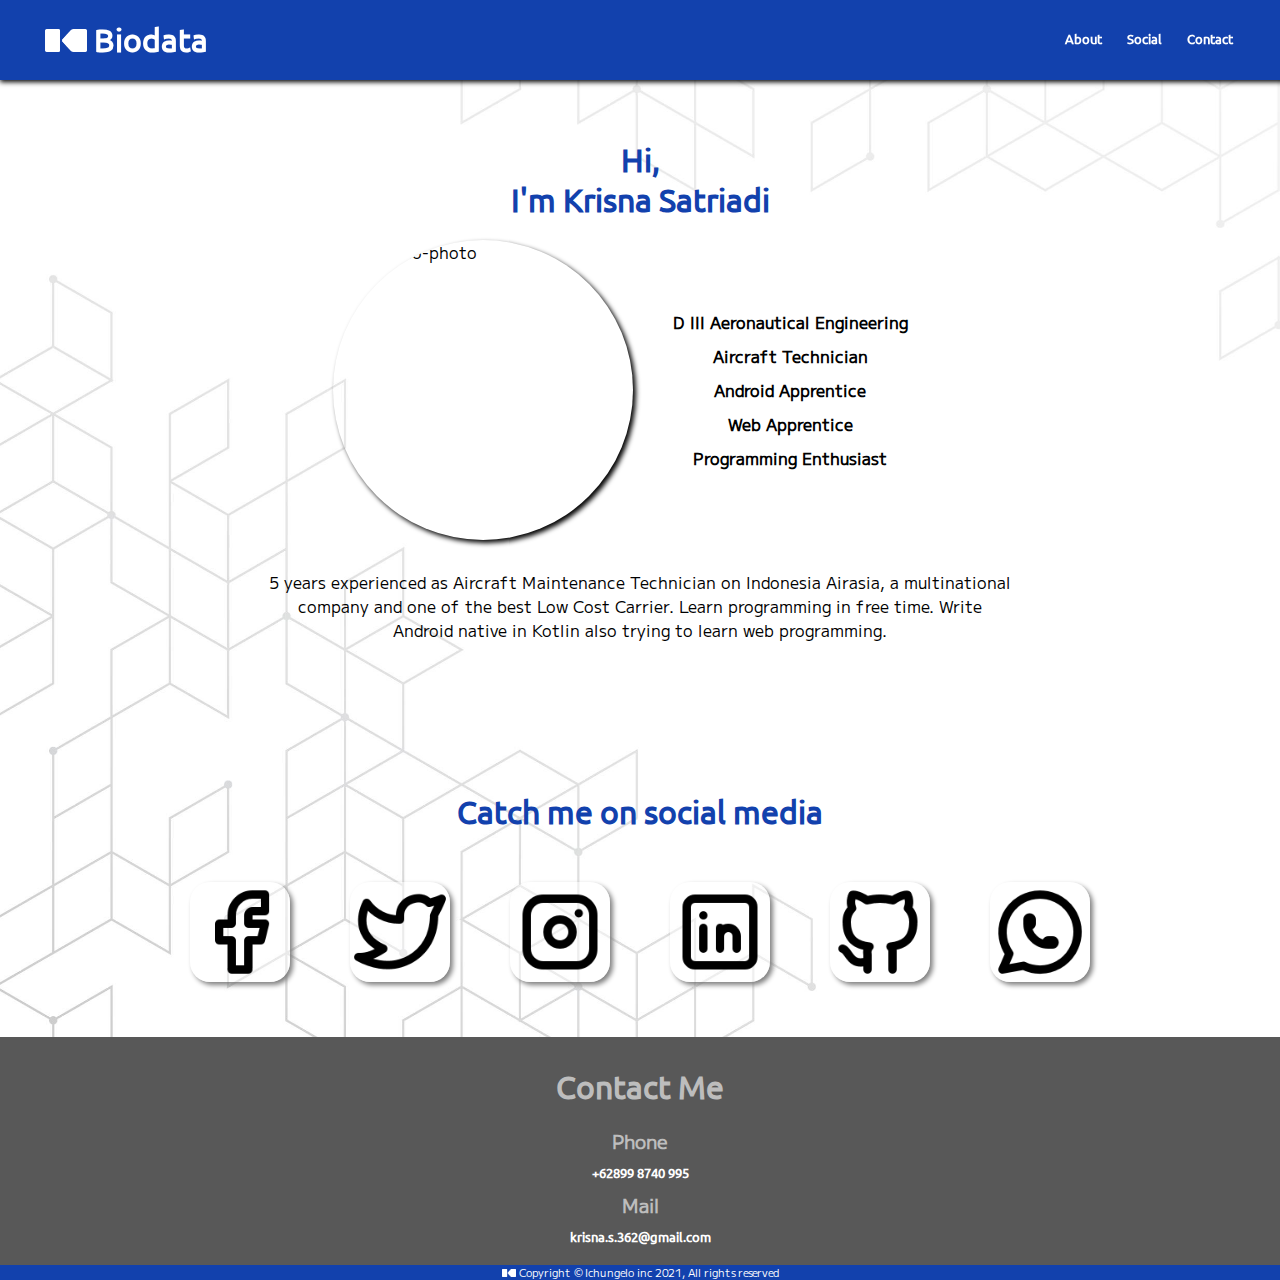
==== index.html @ ef0da76f "init commit" ====
<!DOCTYPE html>
<html lang="en">
<head>
    <meta charset="UTF-8">
    <meta http-equiv="X-UA-Compatible" content="IE=edge">
    <meta name="viewport" content="width=device-width, initial-scale=1.0">
    <link rel="shortcut icon" href="/assets/images/ichun.png" >
    <link rel="stylesheet" href="style.css">
    <title>Biodata</title>
</head>
<body>
    <nav>
        <div class="flex-header-left">
            <h1><img src="/assets/images/ichungo-logo.png" alt="logo" width="42px"> Biodata</h1>
        </div>
        <div class="flex-header-right">
            <a href="#about"><button>About</button></a>
            <a href="#social"><button>Social</button></a>
            <a href="#contact"><button>Contact</button></a>
        </div>
    </nav>
    <main>
        <div id="about">
            <h2 class="about-header">Hi,<br> I'm Krisna Satriadi</h2>
            <div class="about-content">
                <img class="about-photo" src="/assets/images/IMG20190517190320.jpg" alt="portfolio-photo">
                <div class="about-biodata">
                    <p>D III Aeronautical Engineering</p>
                    <p>Aircraft Technician</p>
                    <p>Android Apprentice</p>
                    <p>Web Apprentice</p>
                    <p>Programming Enthusiast</p>
                </div>
            </div>
            <div class="about-description">
                <p>5 years experienced as Aircraft Maintenance Technician on Indonesia Airasia, a multinational company and one of the best Low Cost Carrier. Learn programming in free time. Write Android native in Kotlin also trying to learn web programming.</p>
            </div>
        </div>
        <div id="social">
            <h2 class="about-header">Catch me on social media</h2>
            <div class="about-content">
                <a href="https://web.facebook.com/ichungelo/" target="_blank"><img class="about-social-icon" src="/assets/images/tabler-icon-brand-facebook.png" alt="facebook-icon"></a>
                <a href="https://twitter.com/ichungelo" target="_blank"><img class="about-social-icon" src="/assets/images/tabler-icon-brand-twitter.png" alt="twitter-icon"></a>
                <a href="https://www.instagram.com/ichungelo/" target="_blank"><img class="about-social-icon" src="/assets/images/tabler-icon-brand-instagram.png" alt="instagram-icon"></a>
                <a href="https://www.linkedin.com/in/krisna-satriadi-544aa9111/" target="_blank"><img class="about-social-icon" src="/assets/images/tabler-icon-brand-linkedin.png" alt="linkedin-icon"></a>
                <a href="https://github.com/ichungelo" target="_blank"><img class="about-social-icon" src="/assets/images/tabler-icon-brand-github.png" alt="github-icon"></a>
                <a href="https://api.whatsapp.com/send?phone=628998740995&text=Hi" target="_blank"><img class="about-social-icon" src="/assets/images/tabler-icon-brand-whatsapp.png" alt="wa-icon"></a>
            </div>
        </div>
    </main>
    <footer id="contact">
        <div>
            <h2>Contact Me</h2>
        </div>
        <div class="flex-footer-content">
            <h3>Phone</h3>
            <a href="tel:+628998740995"><button>+62899 8740 995</button></a>
            <h3>Mail</h3>
            <a href="mailto:krisna.s.362@gmail.com"><button>krisna.s.362@gmail.com</button></a>
        </div>
    </footer>
    <div class="footer-end">
        <p><img src="/assets/images/ichungo-logo.png" alt="ichungelo-logo"> Copyright &#169 Ichungelo inc 2021, All rights reserved</p>
    </div>
</body>
</html>
---- style.css ----
* {
    margin: 0;
    font-family: Plus, 'Segoe UI', Tahoma, Geneva, Verdana, sans-serif
}

@font-face {
    font-family: Ubuntu;
    src: url(/assets/fonts/Ubuntu-Regular.ttf);
}

@font-face {
    font-family: Plus;
    src: url(/assets/fonts/MPLUS1-Regular.ttf);
}

h1{
    font-family: Ubuntu, 'Franklin Gothic Medium', 'Arial Narrow', Arial, sans-serif;
    color: rgb(255, 255, 255);
    font-size: xx-large;
}

h2 {
    font-family: Ubuntu, 'Franklin Gothic Medium', 'Arial Narrow', Arial, sans-serif;
    text-align: center;
    margin: 20px;
    font-size: 24pt;
}

button {
    background-color: rgba(0, 0, 0, 0);
    color:rgb(255, 255, 255);
    border: 0;
    font-weight: bolder;
    padding: 10px;
    font-family: Ubuntu,'Franklin Gothic Medium', 'Arial Narrow', Arial, sans-serif
}

button:hover {
    color: black;
    background-color: white;
    border-radius: 10px;

}

nav {
    position: fixed;
    width: 100%;
    display: flex;
    flex-wrap: wrap;
    padding: 20px;
    background-color: rgb(18, 65, 173);
    box-shadow: 0px 2px 5px;
}

.flex-header-right {
    flex: 245px;
    text-align: center;
}

.flex-header-left {
    flex: 70%;
    align-self: center;
    padding-left: 25px;
}

main {
    padding: 20px;
    background-image: url(/assets/images/background.jpg);
    background-size: cover;
}

.about-header {
    color: rgb(18, 65, 173);
}

.about-content {
    display: flex;
    flex-wrap:wrap ;
    flex-direction: row;
    justify-content: center;
}

.about-photo {
    width: 300px;
    height: 300px;
    object-fit: cover;
    object-position: bottom;
    align-self: center;
    border-radius: 50%;
    box-shadow: 3px 3px 5px ;
}

.about-biodata {
    padding: 0 40px ;
    flex-direction: column;
    text-align: center;
    font-weight: bold;
    align-self: center;
}

.about-biodata > p {
    margin: 10px 0;
}

.about-description {
    margin: 30px 20%;
    text-align: center;
}

.about-social-icon {
    width: 100px;
    height: 100px;
    margin: 30px;
    background-color: rgba(255, 255, 255, 0.486);
    border-radius: 20%;
    box-shadow: 3px 3px 5px grey;
}

.about-social-icon:hover {
    background-color: rgba(189, 189, 189, 0.212);
}

footer {
    background-color: rgb(88, 88, 88);
    padding: 10px;
    color: rgb(189, 189, 189);
}

.flex-footer-content {
    display: flex;
    flex-wrap: wrap;
    margin: 20px;
    flex-direction: column;
    text-align: center;
    margin: 0;
}

.flex-footer-content > p {
    margin-bottom: 20px;
}

.footer-end {
    font-size: 8pt;
    color: white;
    margin: 0;
    background-color: rgb(18, 65, 173);
    text-align: center;
}

.footer-end > p > img {
    width: 14px;
}

#about, #social {
    padding-top: 100px;
}
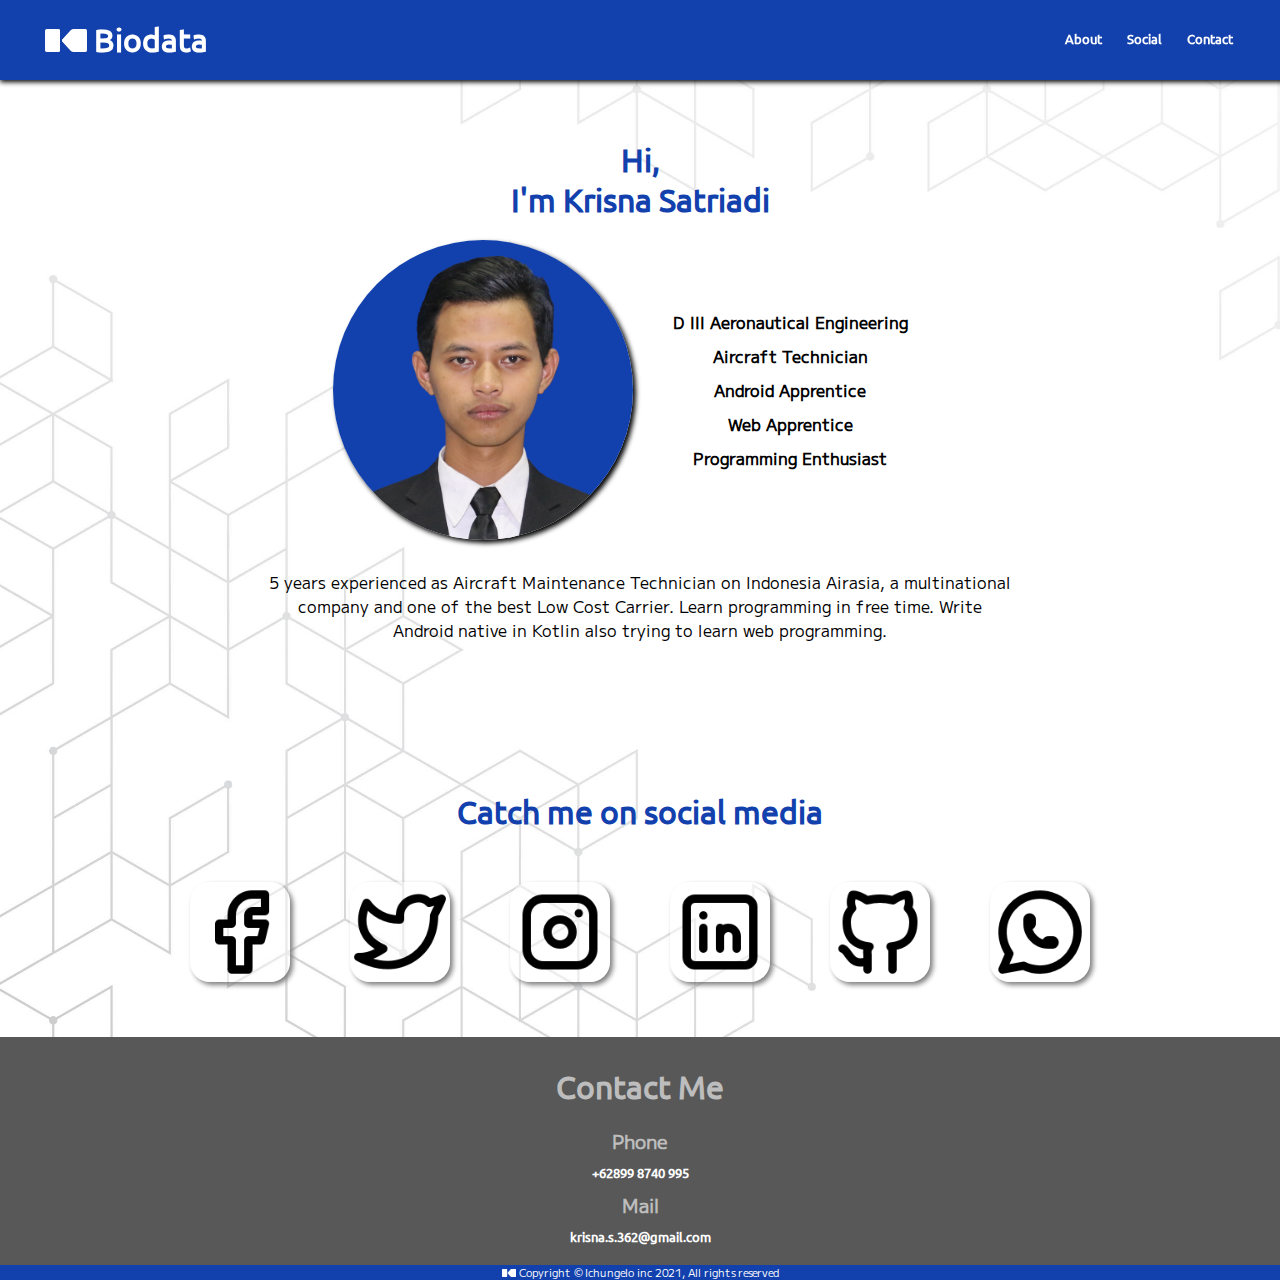
==== commit 7f468817: "change photo" ====
--- a/index.html
+++ b/index.html
@@ -23,7 +23,7 @@
         <div id="about">
             <h2 class="about-header">Hi,<br> I'm Krisna Satriadi</h2>
             <div class="about-content">
-                <img class="about-photo" src="/assets/images/IMG20190517190320.jpg" alt="portfolio-photo">
+                <img class="about-photo" src="/assets/images/782349.jpg" alt="portfolio-photo">
                 <div class="about-biodata">
                     <p>D III Aeronautical Engineering</p>
                     <p>Aircraft Technician</p>
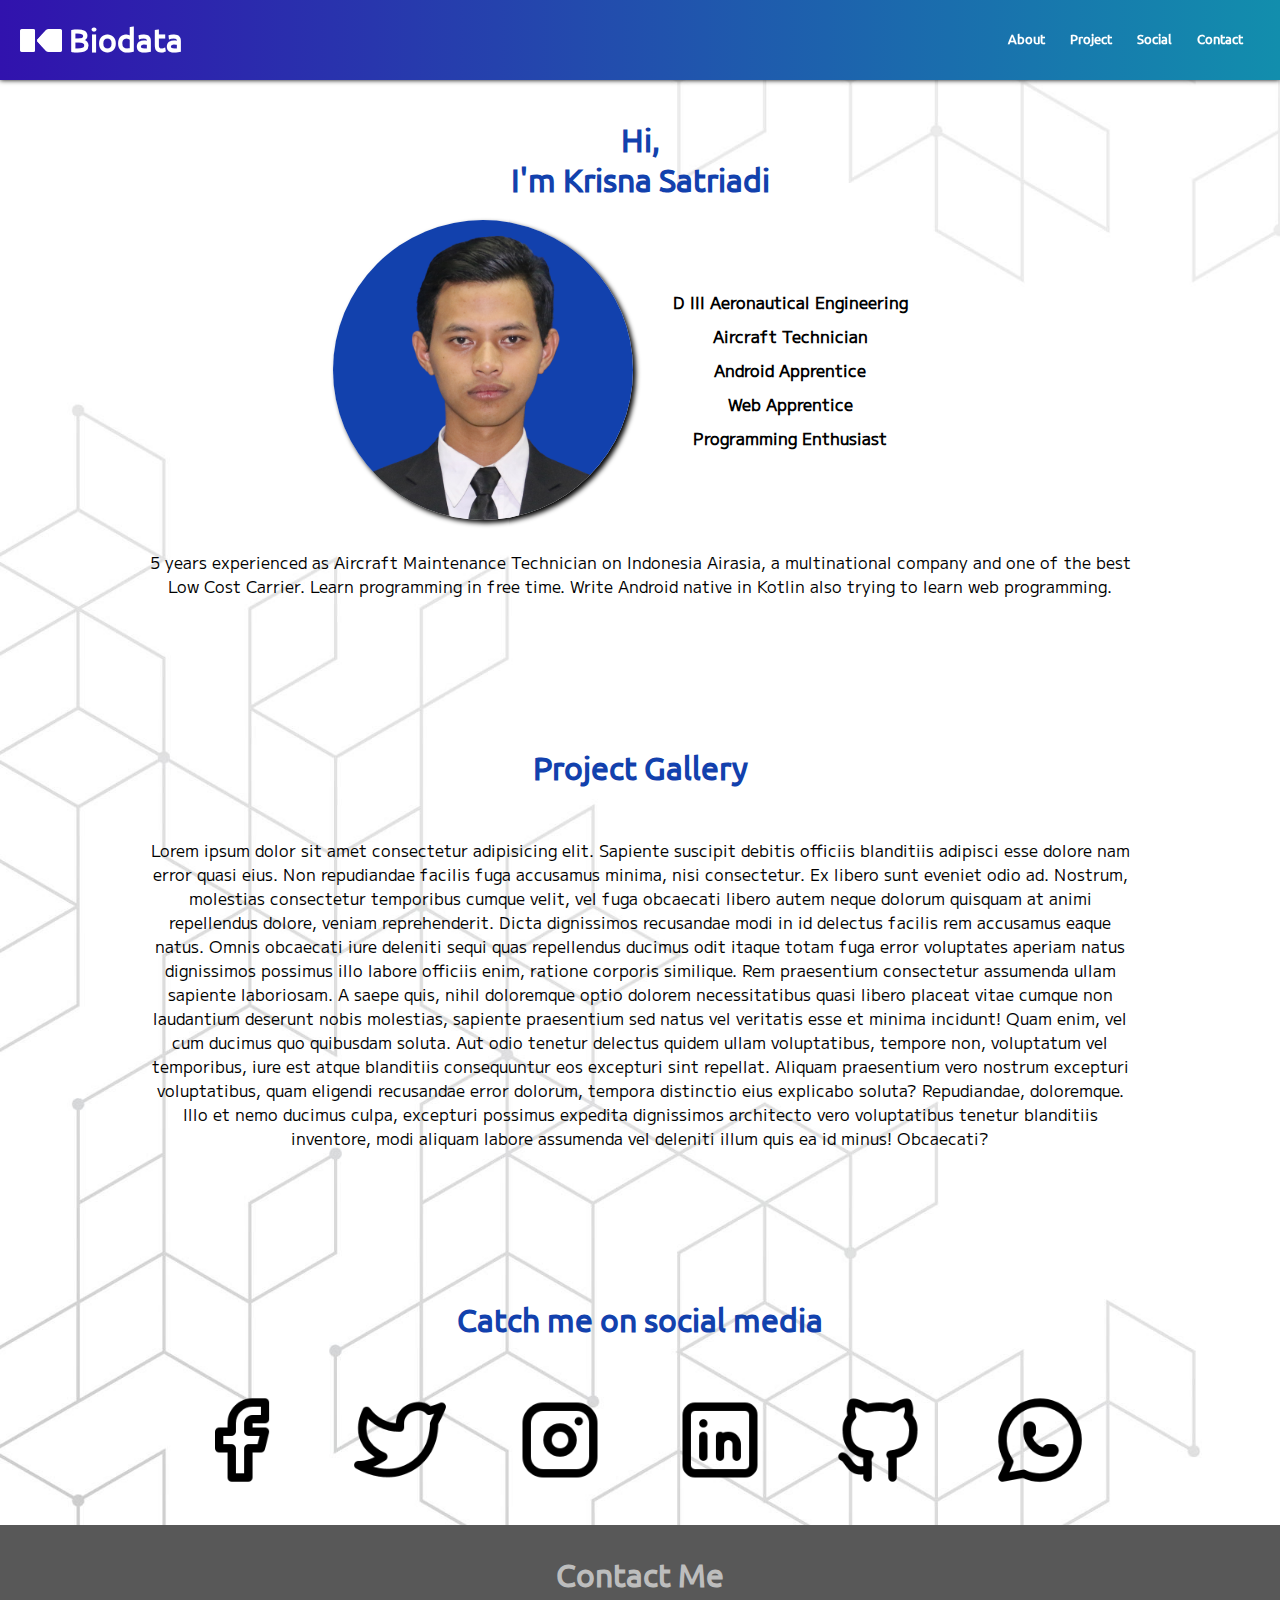
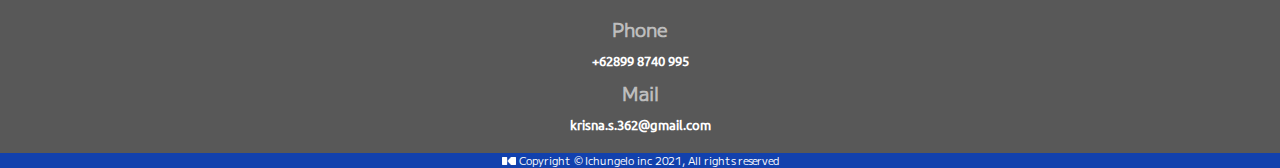
==== commit e621a964: "add animation hover button" ====
--- a/index.html
+++ b/index.html
@@ -15,6 +15,7 @@
         </div>
         <div class="flex-header-right">
             <a href="#about"><button>About</button></a>
+            <a href="#project"><button>Project</button></a>
             <a href="#social"><button>Social</button></a>
             <a href="#contact"><button>Contact</button></a>
         </div>
@@ -34,6 +35,13 @@
             </div>
             <div class="about-description">
                 <p>5 years experienced as Aircraft Maintenance Technician on Indonesia Airasia, a multinational company and one of the best Low Cost Carrier. Learn programming in free time. Write Android native in Kotlin also trying to learn web programming.</p>
+            </div>
+        </div>
+        <div id="project">
+            <h2 class="about-header">Project Gallery</h2>
+            <div class="about-content">
+                <img src="" alt="">
+                <p class="about-description">Lorem ipsum dolor sit amet consectetur adipisicing elit. Sapiente suscipit debitis officiis blanditiis adipisci esse dolore nam error quasi eius. Non repudiandae facilis fuga accusamus minima, nisi consectetur. Ex libero sunt eveniet odio ad. Nostrum, molestias consectetur temporibus cumque velit, vel fuga obcaecati libero autem neque dolorum quisquam at animi repellendus dolore, veniam reprehenderit. Dicta dignissimos recusandae modi in id delectus facilis rem accusamus eaque natus. Omnis obcaecati iure deleniti sequi quas repellendus ducimus odit itaque totam fuga error voluptates aperiam natus dignissimos possimus illo labore officiis enim, ratione corporis similique. Rem praesentium consectetur assumenda ullam sapiente laboriosam. A saepe quis, nihil doloremque optio dolorem necessitatibus quasi libero placeat vitae cumque non laudantium deserunt nobis molestias, sapiente praesentium sed natus vel veritatis esse et minima incidunt! Quam enim, vel cum ducimus quo quibusdam soluta. Aut odio tenetur delectus quidem ullam voluptatibus, tempore non, voluptatum vel temporibus, iure est atque blanditiis consequuntur eos excepturi sint repellat. Aliquam praesentium vero nostrum excepturi voluptatibus, quam eligendi recusandae error dolorum, tempora distinctio eius explicabo soluta? Repudiandae, doloremque. Illo et nemo ducimus culpa, excepturi possimus expedita dignissimos architecto vero voluptatibus tenetur blanditiis inventore, modi aliquam labore assumenda vel deleniti illum quis ea id minus! Obcaecati?</p>
             </div>
         </div>
         <div id="social">
--- a/style.css
+++ b/style.css
@@ -1,6 +1,7 @@
 * {
     margin: 0;
-    font-family: Plus, 'Segoe UI', Tahoma, Geneva, Verdana, sans-serif
+    font-family: Plus, 'Segoe UI', Tahoma, Geneva, Verdana, sans-serif;
+    scroll-behavior: smooth;
 }
 
 @font-face {
@@ -36,10 +37,22 @@
 }
 
 button:hover {
-    color: black;
-    background-color: white;
-    border-radius: 10px;
+    animation-name: background-transition;
+    animation-duration: 500ms;
+    animation-fill-mode: forwards;
+    animation-timing-function: linear;
+}
 
+@keyframes background-transition {
+    0% {
+        color: #1241ad;
+        border-radius: 20px;
+    }
+    100% {
+        color: #1241ad;
+        background-color: white;
+        border-radius: 10px;
+    }
 }
 
 nav {
@@ -47,24 +60,24 @@
     width: 100%;
     display: flex;
     flex-wrap: wrap;
-    padding: 20px;
-    background-color: rgb(18, 65, 173);
-    box-shadow: 0px 2px 5px;
+    padding: 20px 0;
+    background: linear-gradient(-90deg, #128ead, #3112ad);
+    box-shadow: 0 0 5px;
 }
 
 .flex-header-right {
-    flex: 245px;
+    flex: auto;
     text-align: center;
 }
 
 .flex-header-left {
+    padding-left: 20px;
     flex: 70%;
     align-self: center;
-    padding-left: 25px;
 }
 
 main {
-    padding: 20px;
+    padding: 0 20px;
     background-image: url(/assets/images/background.jpg);
     background-size: cover;
 }
@@ -103,7 +116,7 @@
 }
 
 .about-description {
-    margin: 30px 20%;
+    margin: 30px 10%;
     text-align: center;
 }
 
@@ -111,13 +124,24 @@
     width: 100px;
     height: 100px;
     margin: 30px;
-    background-color: rgba(255, 255, 255, 0.486);
-    border-radius: 20%;
-    box-shadow: 3px 3px 5px grey;
 }
 
 .about-social-icon:hover {
-    background-color: rgba(189, 189, 189, 0.212);
+    animation-name: social-account-transition;
+    animation-duration: 500ms;
+    animation-fill-mode: forwards;
+}
+
+@keyframes social-account-transition {
+    0% {
+        background-color: white;
+        border-radius: 20%;
+    }
+    100% {
+        background-color: white;
+        border-radius: 20%;
+        box-shadow: 3px 3px 6px rgb(56, 56, 56);
+    }
 }
 
 footer {
@@ -151,6 +175,6 @@
     width: 14px;
 }
 
-#about, #social {
+#about, #social, #project {
     padding-top: 100px;
 }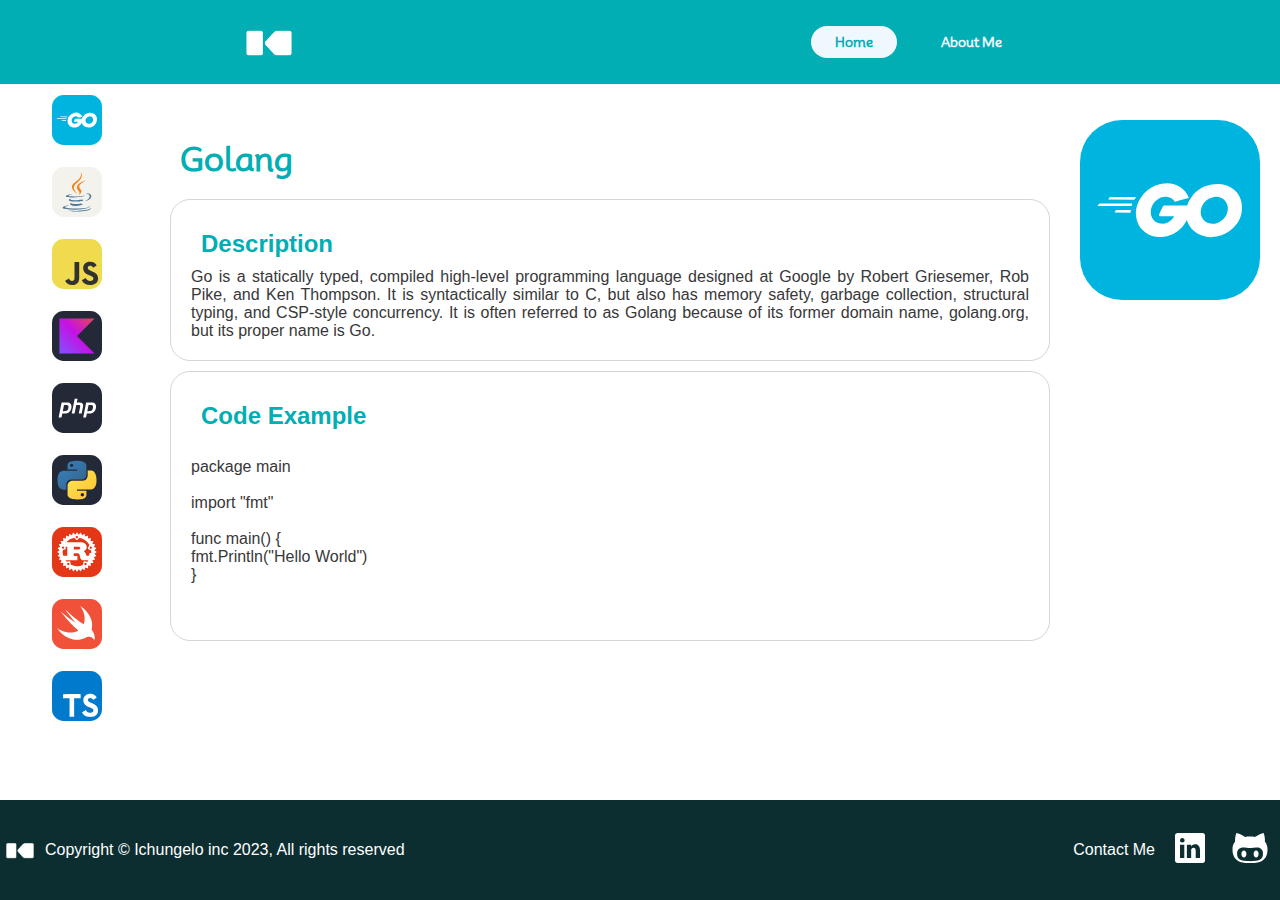
==== commit 437adc8b: "new web from dicoding idcamp2023" ====
--- a/index.html
+++ b/index.html
@@ -1,74 +1,115 @@
 <!DOCTYPE html>
 <html lang="en">
+
 <head>
     <meta charset="UTF-8">
-    <meta http-equiv="X-UA-Compatible" content="IE=edge">
     <meta name="viewport" content="width=device-width, initial-scale=1.0">
-    <link rel="shortcut icon" href="/assets/images/ichun.png" >
+    <link rel="preconnect" href="https://fonts.googleapis.com">
+    <link rel="preconnect" href="https://fonts.gstatic.com" crossorigin>
+    <link href="https://fonts.googleapis.com/css2?family=Mooli&display=swap" rel="stylesheet">
+    <title>Home</title>
     <link rel="stylesheet" href="style.css">
-    <title>Biodata</title>
+    <link rel="shortcut icon" href="/assets/ichun.png">
 </head>
+
 <body>
-    <nav>
-        <div class="flex-header-left">
-            <h1><img src="/assets/images/ichungo-logo.png" alt="logo" width="42px"> Biodata</h1>
+
+    <header>
+        <nav>
+            <img src="assets/ichun.png" alt="ichun logo" width="50">
+            <ul class="nav-right">
+                <li><a href="/"><button class="button-navbar-selected">Home</button></a></li>
+                <li><a href="aboutme"><button class="button-navbar">About Me</button></a></li>
+            </ul>
+        </nav>
+    </header>
+
+    <main>
+        <div class="side-scroll" id="contentList"></div>
+        <div class="content-article" id="contentArticle">
+            <content>
+                <h1 style="
+                margin: 20px;
+                font-family: Mooli, sans-serif;
+                color: #00aeb4;
+                ">
+                    Golang
+                </h1>
+                <div style="
+                border: rgb(214, 214, 214);
+                border-style: solid;
+                border-width: 1px;
+                padding: 20px;
+                border-radius: 20px;
+                margin: 10px;
+                ">
+                    <h2 style="
+                    padding: 10px;
+                    color: #00aeb4;
+                    ">
+                        Description
+                    </h2>
+                    <p style="
+                    text-align: justify;
+                    ">
+                        Go is a statically typed, compiled high-level programming language
+                        designed at Google by Robert
+                        Griesemer, Rob Pike, and Ken Thompson. It is syntactically similar to C, but also has memory
+                        safety,
+                        garbage collection, structural typing, and CSP-style concurrency. It is often referred to as
+                        Golang
+                        because of its former domain name, golang.org, but its proper name is Go.
+                    </p>
+                </div>
+                <div style="border: rgb(214, 214, 214);
+                border-style: solid;
+                border-width: 1px;
+                padding: 20px;
+                border-radius: 20px;
+                margin: 10px;
+                ">
+                    <h2 style="
+                    padding: 10px;
+                    color: #00aeb4;
+                    ">
+                        Code Example
+                    </h2>
+                    <pre>
+
+package main
+    
+import "fmt"
+                        
+func main() {
+fmt.Println("Hello World")
+}
+
+                    </pre>
+                </div>
+            </content>
         </div>
-        <div class="flex-header-right">
-            <a href="#about"><button>About</button></a>
-            <a href="#project"><button>Project</button></a>
-            <a href="#social"><button>Social</button></a>
-            <a href="#contact"><button>Contact</button></a>
+        <aside id="contentAside">
+            <img style="margin: 20px;" src="assets/icons/go.svg" alt="golang logo" width="180px">
+        </aside>
+    </main>
+
+    <footer>
+        <div class="footer-left">
+            <img src="assets/ichun.png" alt="ichun logo" width="30px">
+            <p style="color: white;">
+                Copyright © Ichungelo inc 2023, All rights reserved
+            </p>
         </div>
-    </nav>
-    <main>
-        <div id="about">
-            <h2 class="about-header">Hi,<br> I'm Krisna Satriadi</h2>
-            <div class="about-content">
-                <img class="about-photo" src="/assets/images/782349.jpg" alt="portfolio-photo">
-                <div class="about-biodata">
-                    <p>D III Aeronautical Engineering</p>
-                    <p>Aircraft Technician</p>
-                    <p>Android Apprentice</p>
-                    <p>Web Apprentice</p>
-                    <p>Programming Enthusiast</p>
-                </div>
-            </div>
-            <div class="about-description">
-                <p>5 years experienced as Aircraft Maintenance Technician on Indonesia Airasia, a multinational company and one of the best Low Cost Carrier. Learn programming in free time. Write Android native in Kotlin also trying to learn web programming.</p>
-            </div>
-        </div>
-        <div id="project">
-            <h2 class="about-header">Project Gallery</h2>
-            <div class="about-content">
-                <img src="" alt="">
-                <p class="about-description">Lorem ipsum dolor sit amet consectetur adipisicing elit. Sapiente suscipit debitis officiis blanditiis adipisci esse dolore nam error quasi eius. Non repudiandae facilis fuga accusamus minima, nisi consectetur. Ex libero sunt eveniet odio ad. Nostrum, molestias consectetur temporibus cumque velit, vel fuga obcaecati libero autem neque dolorum quisquam at animi repellendus dolore, veniam reprehenderit. Dicta dignissimos recusandae modi in id delectus facilis rem accusamus eaque natus. Omnis obcaecati iure deleniti sequi quas repellendus ducimus odit itaque totam fuga error voluptates aperiam natus dignissimos possimus illo labore officiis enim, ratione corporis similique. Rem praesentium consectetur assumenda ullam sapiente laboriosam. A saepe quis, nihil doloremque optio dolorem necessitatibus quasi libero placeat vitae cumque non laudantium deserunt nobis molestias, sapiente praesentium sed natus vel veritatis esse et minima incidunt! Quam enim, vel cum ducimus quo quibusdam soluta. Aut odio tenetur delectus quidem ullam voluptatibus, tempore non, voluptatum vel temporibus, iure est atque blanditiis consequuntur eos excepturi sint repellat. Aliquam praesentium vero nostrum excepturi voluptatibus, quam eligendi recusandae error dolorum, tempora distinctio eius explicabo soluta? Repudiandae, doloremque. Illo et nemo ducimus culpa, excepturi possimus expedita dignissimos architecto vero voluptatibus tenetur blanditiis inventore, modi aliquam labore assumenda vel deleniti illum quis ea id minus! Obcaecati?</p>
-            </div>
-        </div>
-        <div id="social">
-            <h2 class="about-header">Catch me on social media</h2>
-            <div class="about-content">
-                <a href="https://web.facebook.com/ichungelo/" target="_blank"><img class="about-social-icon" src="/assets/images/tabler-icon-brand-facebook.png" alt="facebook-icon"></a>
-                <a href="https://twitter.com/ichungelo" target="_blank"><img class="about-social-icon" src="/assets/images/tabler-icon-brand-twitter.png" alt="twitter-icon"></a>
-                <a href="https://www.instagram.com/ichungelo/" target="_blank"><img class="about-social-icon" src="/assets/images/tabler-icon-brand-instagram.png" alt="instagram-icon"></a>
-                <a href="https://www.linkedin.com/in/krisna-satriadi-544aa9111/" target="_blank"><img class="about-social-icon" src="/assets/images/tabler-icon-brand-linkedin.png" alt="linkedin-icon"></a>
-                <a href="https://github.com/ichungelo" target="_blank"><img class="about-social-icon" src="/assets/images/tabler-icon-brand-github.png" alt="github-icon"></a>
-                <a href="https://api.whatsapp.com/send?phone=628998740995&text=Hi" target="_blank"><img class="about-social-icon" src="/assets/images/tabler-icon-brand-whatsapp.png" alt="wa-icon"></a>
-            </div>
-        </div>
-    </main>
-    <footer id="contact">
-        <div>
-            <h2>Contact Me</h2>
-        </div>
-        <div class="flex-footer-content">
-            <h3>Phone</h3>
-            <a href="tel:+628998740995"><button>+62899 8740 995</button></a>
-            <h3>Mail</h3>
-            <a href="mailto:krisna.s.362@gmail.com"><button>krisna.s.362@gmail.com</button></a>
+        <div class="footer-right">
+            <p style="color: white;">Contact Me</p>
+            <a target="_blank" href="https://www.linkedin.com/in/krisna-satriadi-544aa9111/"><img
+                    src="assets/linkedin.svg" alt="linkedin account" width="40px"></a>
+            <a target="_blank" href="https://github.com/ichungelo"><img src="assets/octocat.svg" alt="github account"
+                    width="40px"></a>
         </div>
     </footer>
-    <div class="footer-end">
-        <p><img src="/assets/images/ichungo-logo.png" alt="ichungelo-logo"> Copyright &#169 Ichungelo inc 2021, All rights reserved</p>
-    </div>
+
+    <script src="script.js"></script>
 </body>
+
 </html>--- a/style.css
+++ b/style.css
@@ -1,180 +1,350 @@
 * {
-    margin: 0;
-    font-family: Plus, 'Segoe UI', Tahoma, Geneva, Verdana, sans-serif;
-    scroll-behavior: smooth;
-}
-
-@font-face {
-    font-family: Ubuntu;
-    src: url(/assets/fonts/Ubuntu-Regular.ttf);
-}
-
-@font-face {
-    font-family: Plus;
-    src: url(/assets/fonts/MPLUS1-Regular.ttf);
-}
-
-h1{
-    font-family: Ubuntu, 'Franklin Gothic Medium', 'Arial Narrow', Arial, sans-serif;
-    color: rgb(255, 255, 255);
-    font-size: xx-large;
-}
-
-h2 {
-    font-family: Ubuntu, 'Franklin Gothic Medium', 'Arial Narrow', Arial, sans-serif;
-    text-align: center;
-    margin: 20px;
-    font-size: 24pt;
-}
-
-button {
-    background-color: rgba(0, 0, 0, 0);
-    color:rgb(255, 255, 255);
-    border: 0;
-    font-weight: bolder;
+  margin: 0;
+  font-family: Arial, Helvetica, sans-serif;
+  color: #383838;
+}
+
+header {
+  position: fixed;
+  width: 100%;
+  height: 80px;
+  z-index: 100;
+}
+
+nav {
+  padding: 10px;
+  display: flex;
+  background: #00aeb4;
+  color: aliceblue;
+  flex-wrap: wrap;
+  flex-direction: row;
+  margin-inline: auto;
+  justify-content: space-around;
+  align-items: center;
+  padding-block: 1rem;
+}
+
+main {
+  font-family: Arial, Helvetica, sans-serif;
+  display: flex;
+  flex-direction: row;
+  justify-content: space-between;
+  padding: 100px 0;
+}
+
+footer {
+  display: flex;
+  flex-direction: row;
+  position: fixed;
+  left: 0px;
+  bottom: 0px;
+  height: 100px;
+  width: 100%;
+  background: #0c2e30;
+  color: aliceblue;
+  justify-content: space-between;
+  align-items: center;
+  z-index: 100;
+}
+
+.button-navbar {
+  font-family: "Mooli", sans-serif;
+  background-color: #00aeb4;
+  color: aliceblue;
+  padding: 8px 24px;
+  font-weight: bold;
+  text-align: center;
+  text-decoration: none;
+  display: inline-block;
+  border: 0ch;
+}
+
+.button-navbar-selected {
+  font-family: "Mooli", sans-serif;
+  background-color: aliceblue;
+  color: #00aeb4;
+  padding: 8px 24px;
+  font-weight: bold;
+  text-align: center;
+  text-decoration: none;
+  display: inline-block;
+  border: 0ch;
+  border-radius: 16px;
+}
+
+.button-navbar:hover {
+  font-family: "Mooli", sans-serif;
+  background-color: #00aeb4;
+  color: aliceblue;
+  padding: 6px 24px;
+  text-align: center;
+  text-decoration: none;
+  display: inline-block;
+  border-bottom: aliceblue;
+  border-style: solid;
+  border-bottom-width: 2px;
+  transition-duration: 200ms;
+}
+
+.button-navbar:after {
+  font-family: "Mooli", sans-serif;
+  background-color: aliceblue;
+  color: #00aeb4;
+  padding: 8px 24px;
+  font-weight: bold;
+  text-align: center;
+  text-decoration: none;
+  display: inline-block;
+  border: 0ch;
+  border-radius: 16px;
+}
+
+.nav-left {
+  display: flex;
+  align-items: center;
+  justify-content: left;
+}
+
+.nav-right {
+  display: flex;
+  flex-wrap: wrap;
+  align-items: center;
+  color: aliceblue;
+  justify-content: right;
+}
+
+.nav-right li {
+  list-style-type: none;
+  margin: 10px;
+}
+
+.side-scroll {
+  display: flex;
+  position: fixed;
+  width: 153px;
+  overflow-y: auto;
+  flex-direction: column;
+  top: 84px;
+  bottom: 100px;
+  z-index: 150;
+}
+
+.content-article {
+  display: flex;  
+  flex-direction: row;
+  align-items: center;
+  justify-content: center;
+  padding: 20px 0 20px 160px;
+}
+
+.footer-left {
+  display: flex;
+  flex-direction: row;
+  align-items: center;
+  justify-content: space-between;
+}
+
+.footer-left * {
+  padding: 5px;
+}
+
+.footer-right {
+  display: flex;
+  flex-direction: row;
+  align-items: center;
+  justify-content: space-between;
+}
+
+.footer-right * {
+  padding: 5px;
+}
+
+.about-main {
+  font-family: Arial, Helvetica, sans-serif;
+  display: flex;
+  flex-direction: row;
+  justify-content: center;
+  padding: 220px 100px;
+}
+
+.about-main-wrapper {
+  display: flex;
+  flex-direction: row;
+  justify-content: center;
+  border-radius: 20px;
+  box-shadow:  0 4px 8px 0 rgba(0, 0, 0, 0.2), 0 6px 20px 0 rgba(0, 0, 0, 0.19);
+  background: linear-gradient(to top, #00aeb4 0%, white 20%);
+  padding: 50px;
+}
+
+.about-main-left {
+  list-style-type: none;
+  padding: 0 20px;
+  width: 320px;
+  display: flex;
+  flex-direction: column;
+  align-items: end;
+}
+
+.about-main-left h1 {
+  font-family: "Mooli", sans-serif;
+  color: #00aeb4;
+}
+
+.about-main-right {
+  list-style-type: none;
+  padding: 0 20px;
+  width: 320px;
+}
+
+.about-main-right li {
+  list-style-type: none;
+  padding: 10px;
+}
+
+@media screen and (max-width: 768px) {
+
+  nav {
+    flex-direction: column;
+    background-color: #00aeb4;
+  }
+
+  main {
+    display: flex;
+    flex-direction: column;
+    justify-content: center;
+    align-items: center;
+    padding: 120px 0 100px;
+  }
+
+  .nav-left {
+    display: flex;
+    align-items: center;
+    justify-content: center;
+  }
+
+  .nav-right {
+    display: flex;
+    align-items: center;
+    color: aliceblue;
+    justify-content: space-around;
+    padding-left: 0;
+  }
+
+  .nav-right li {
+    list-style-type: none;
     padding: 10px;
-    font-family: Ubuntu,'Franklin Gothic Medium', 'Arial Narrow', Arial, sans-serif
-}
-
-button:hover {
-    animation-name: background-transition;
-    animation-duration: 500ms;
-    animation-fill-mode: forwards;
-    animation-timing-function: linear;
-}
-
-@keyframes background-transition {
-    0% {
-        color: #1241ad;
-        border-radius: 20px;
-    }
-    100% {
-        color: #1241ad;
-        background-color: white;
-        border-radius: 10px;
-    }
-}
-
-nav {
+  }
+
+  .side-scroll {
+    width: 100%;
+    height: 90px;
+    overflow: auto;
+    flex-direction: row;
+    top: 140px;
+    bottom: 100px;
+    z-index: 150;
+    background-color: white;
+  }
+  
+  .content-article {
+    padding: 0px;
+    display: flex;
+    padding-top: 120px;
+    flex-direction: column;
+    align-items: start;
+  }
+
+  footer {
+    display: flex;
+    flex-direction: column;
     position: fixed;
+    left: 0px;
+    bottom: 0px;
+    height: 100px;
     width: 100%;
-    display: flex;
-    flex-wrap: wrap;
-    padding: 20px 0;
-    background: linear-gradient(-90deg, #128ead, #3112ad);
-    box-shadow: 0 0 5px;
-}
-
-.flex-header-right {
-    flex: auto;
-    text-align: center;
-}
-
-.flex-header-left {
-    padding-left: 20px;
-    flex: 70%;
-    align-self: center;
-}
-
-main {
+    background: #0c2e30;
+    color: aliceblue;
+    justify-content: space-between;
+    align-items: center;
+    z-index: 100;
+  }
+  
+  .about-main-wrapper {
+    display: flex;
+    flex-direction: column;
+    justify-content: center;
+    border-radius: 20px;
+    box-shadow:  0 4px 8px 0 rgba(0, 0, 0, 0.2), 0 6px 20px 0 rgba(0, 0, 0, 0.19);
+    background: linear-gradient(to top, #00aeb4 0%, white 20%);
+    padding: 0;
+  }
+  
+  .about-main-left {
+    list-style-type: none;
+    padding: 0 20px 20px;
+    width: 320px;
+    display: flex;
+    flex-direction: column;
+    align-items: center;
+  }
+    
+  .about-main-right {
+    list-style-type: none;
     padding: 0 20px;
-    background-image: url(/assets/images/background.jpg);
-    background-size: cover;
-}
-
-.about-header {
-    color: rgb(18, 65, 173);
-}
-
-.about-content {
-    display: flex;
-    flex-wrap:wrap ;
+    width: 320px;
+    align-items: center;
+  }
+  
+}
+
+@media screen and (max-width: 297px) {
+  nav {
+    flex-direction: column;
+    background-color: #00aeb4;
+  }
+
+  main {
+    display: flex;
+    flex-direction: column;
+    padding: 120px 0 100px;
+    flex-wrap: wrap-reverse;
+  }
+
+  .nav-left {
+    display: flex;
+    align-items: center;
+    justify-content: center;
+  }
+
+  .nav-right {
+    display: flex;
+    align-items: center;
+    color: aliceblue;
+    justify-content: space-around;
+    padding-left: 0;
+  }
+
+  .nav-right li {
+    list-style-type: none;
+    padding: 10px;
+  }
+
+  .side-scroll {
+    width: 100%;
+    height: 90px;
+    overflow: auto;
     flex-direction: row;
-    justify-content: center;
-}
-
-.about-photo {
-    width: 300px;
-    height: 300px;
-    object-fit: cover;
-    object-position: bottom;
-    align-self: center;
-    border-radius: 50%;
-    box-shadow: 3px 3px 5px ;
-}
-
-.about-biodata {
-    padding: 0 40px ;
-    flex-direction: column;
-    text-align: center;
-    font-weight: bold;
-    align-self: center;
-}
-
-.about-biodata > p {
-    margin: 10px 0;
-}
-
-.about-description {
-    margin: 30px 10%;
-    text-align: center;
-}
-
-.about-social-icon {
-    width: 100px;
-    height: 100px;
-    margin: 30px;
-}
-
-.about-social-icon:hover {
-    animation-name: social-account-transition;
-    animation-duration: 500ms;
-    animation-fill-mode: forwards;
-}
-
-@keyframes social-account-transition {
-    0% {
-        background-color: white;
-        border-radius: 20%;
-    }
-    100% {
-        background-color: white;
-        border-radius: 20%;
-        box-shadow: 3px 3px 6px rgb(56, 56, 56);
-    }
-}
-
-footer {
-    background-color: rgb(88, 88, 88);
-    padding: 10px;
-    color: rgb(189, 189, 189);
-}
-
-.flex-footer-content {
-    display: flex;
-    flex-wrap: wrap;
-    margin: 20px;
-    flex-direction: column;
-    text-align: center;
-    margin: 0;
-}
-
-.flex-footer-content > p {
-    margin-bottom: 20px;
-}
-
-.footer-end {
-    font-size: 8pt;
-    color: white;
-    margin: 0;
-    background-color: rgb(18, 65, 173);
-    text-align: center;
-}
-
-.footer-end > p > img {
-    width: 14px;
-}
-
-#about, #social, #project {
-    padding-top: 100px;
-}+    top: 226px;
+    bottom: 100px;
+    z-index: 150;
+  }
+  
+  .content-article {
+    padding: 20px;
+    display: flex;
+    padding-top: 180px;
+    flex-direction: column;
+    align-items: start;
+  }
+}
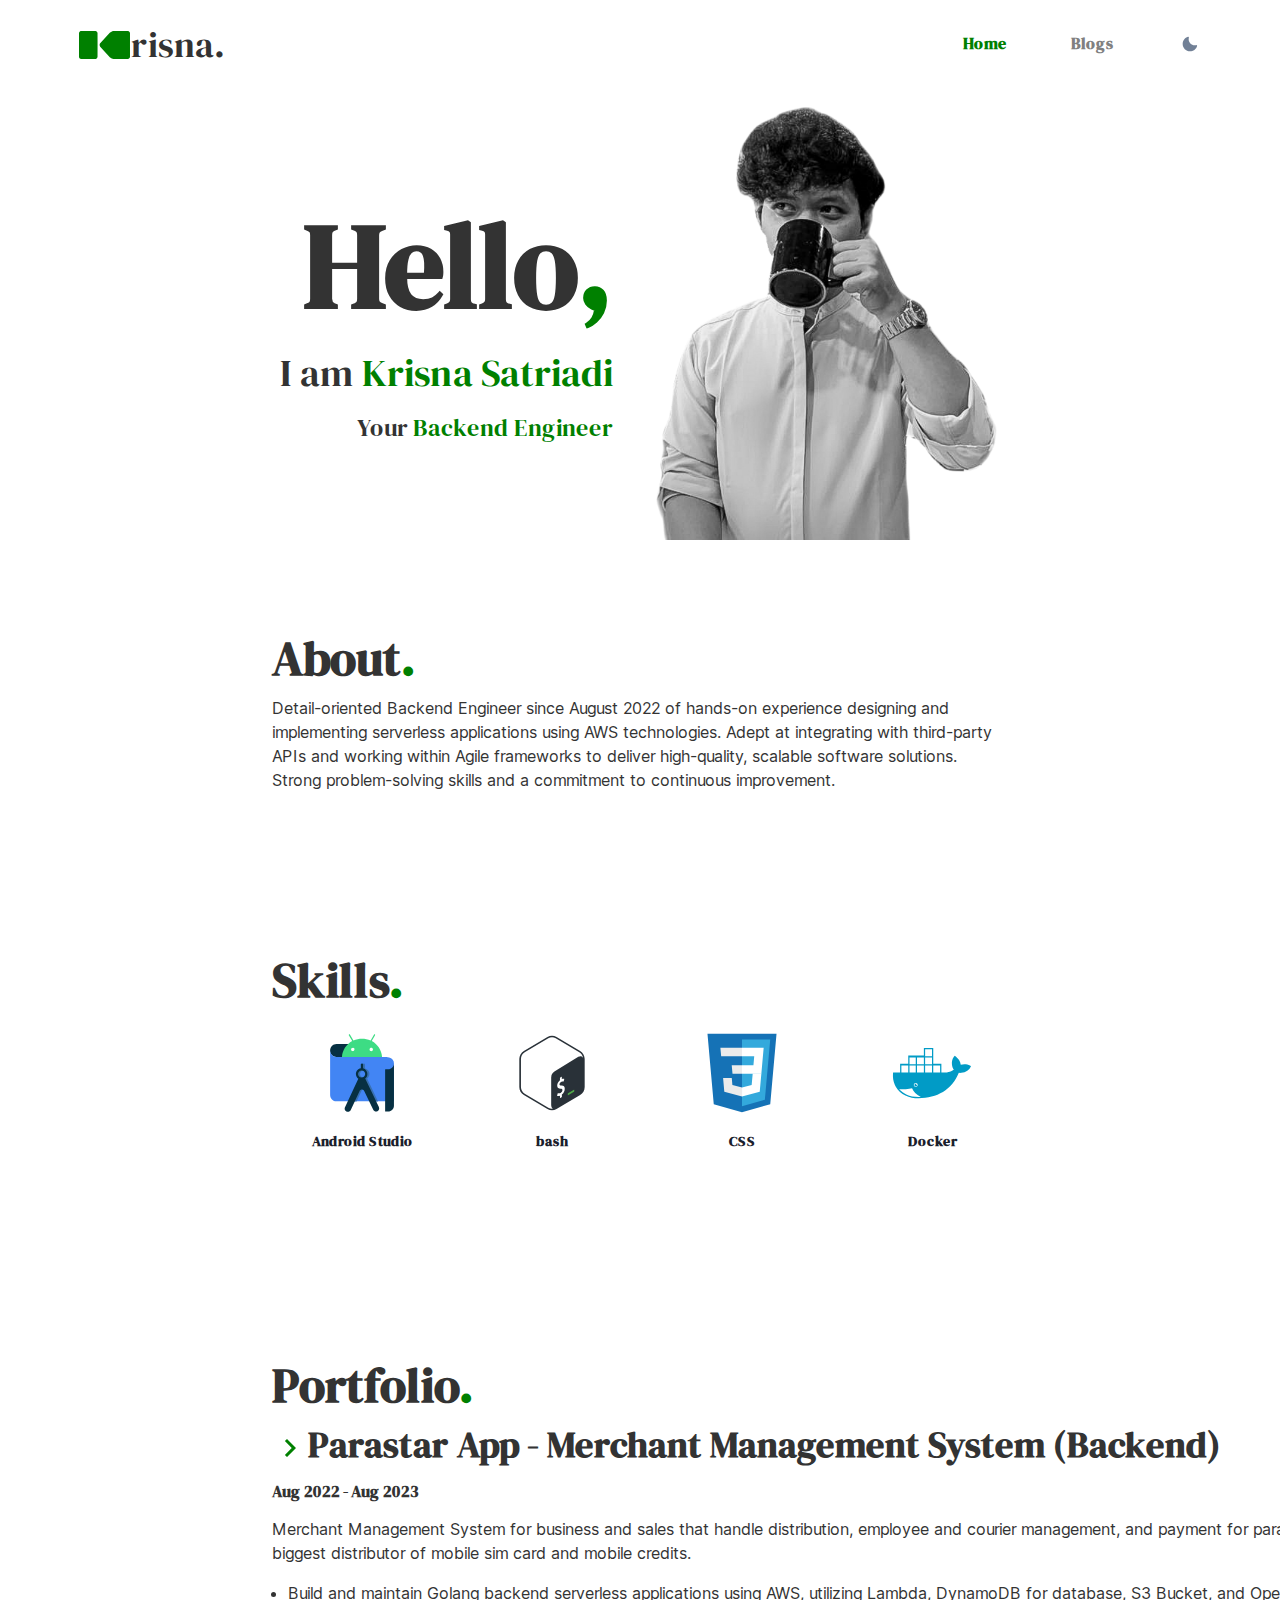
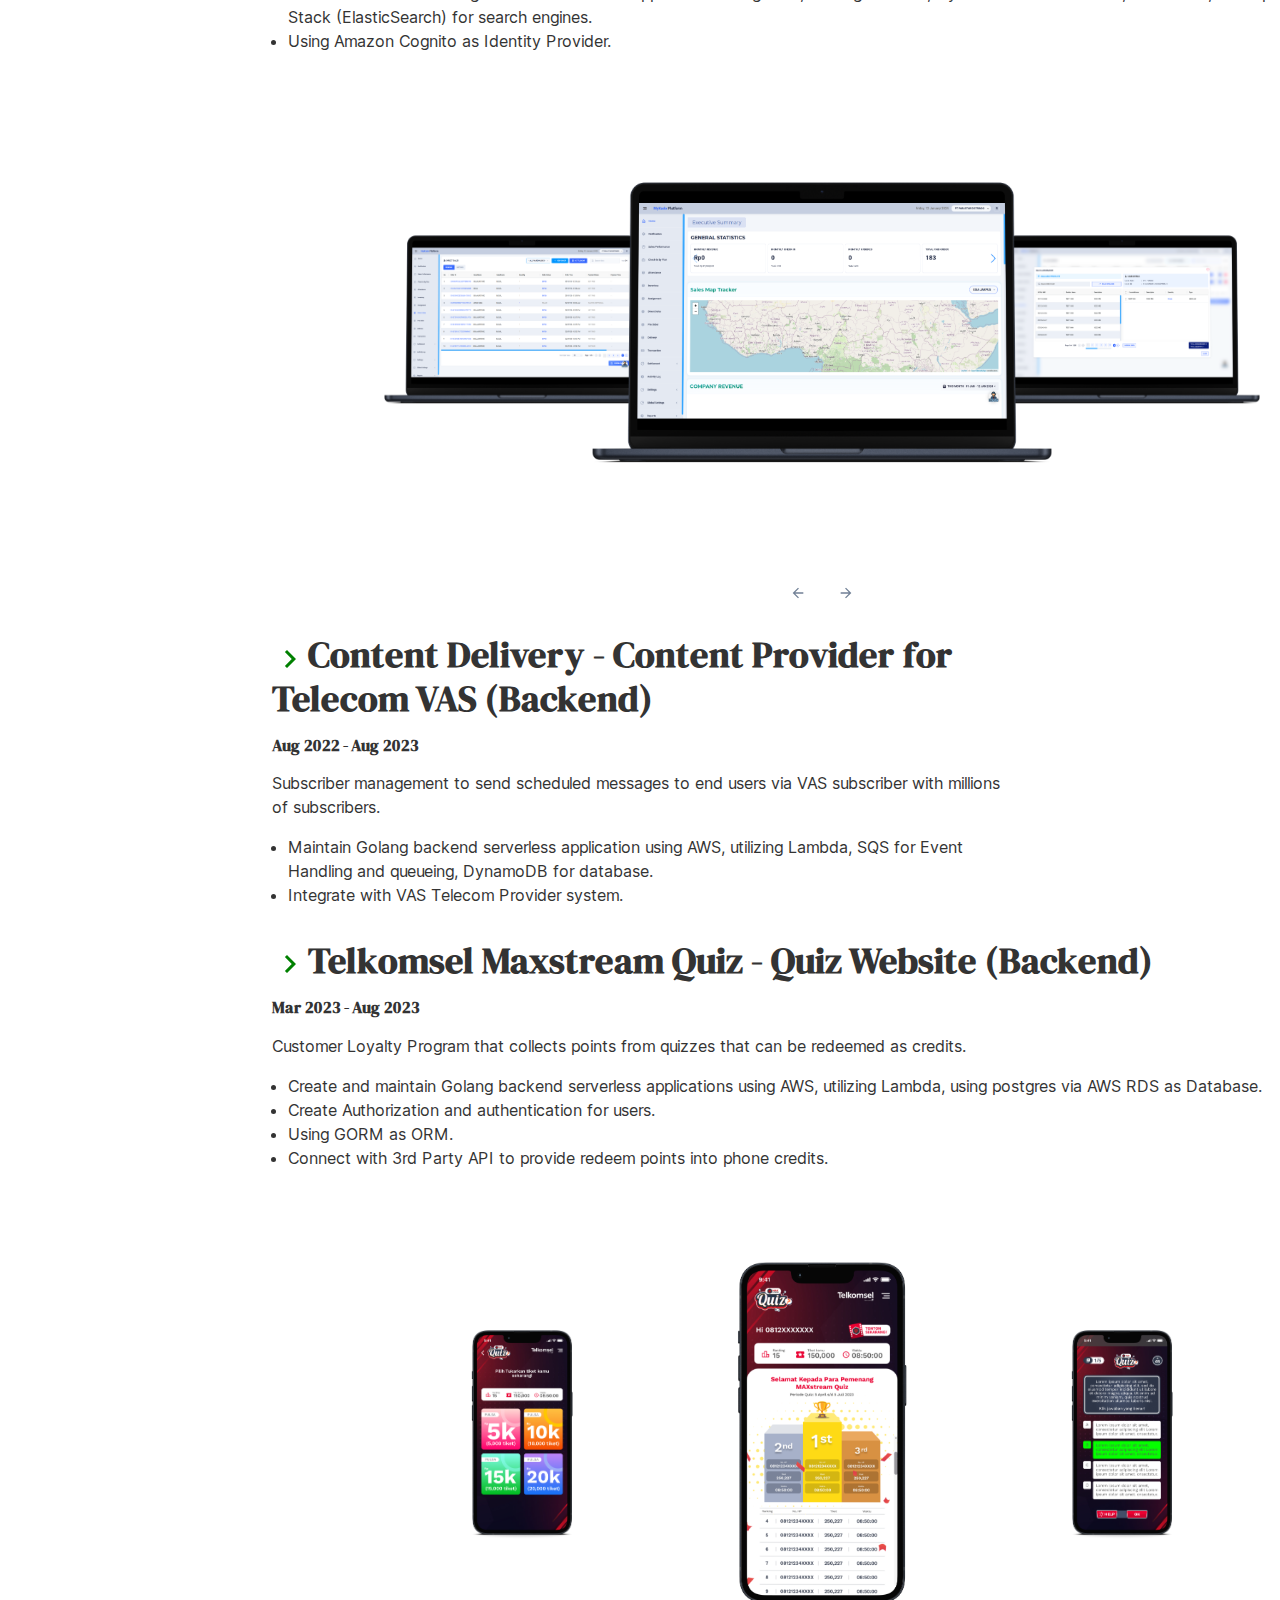
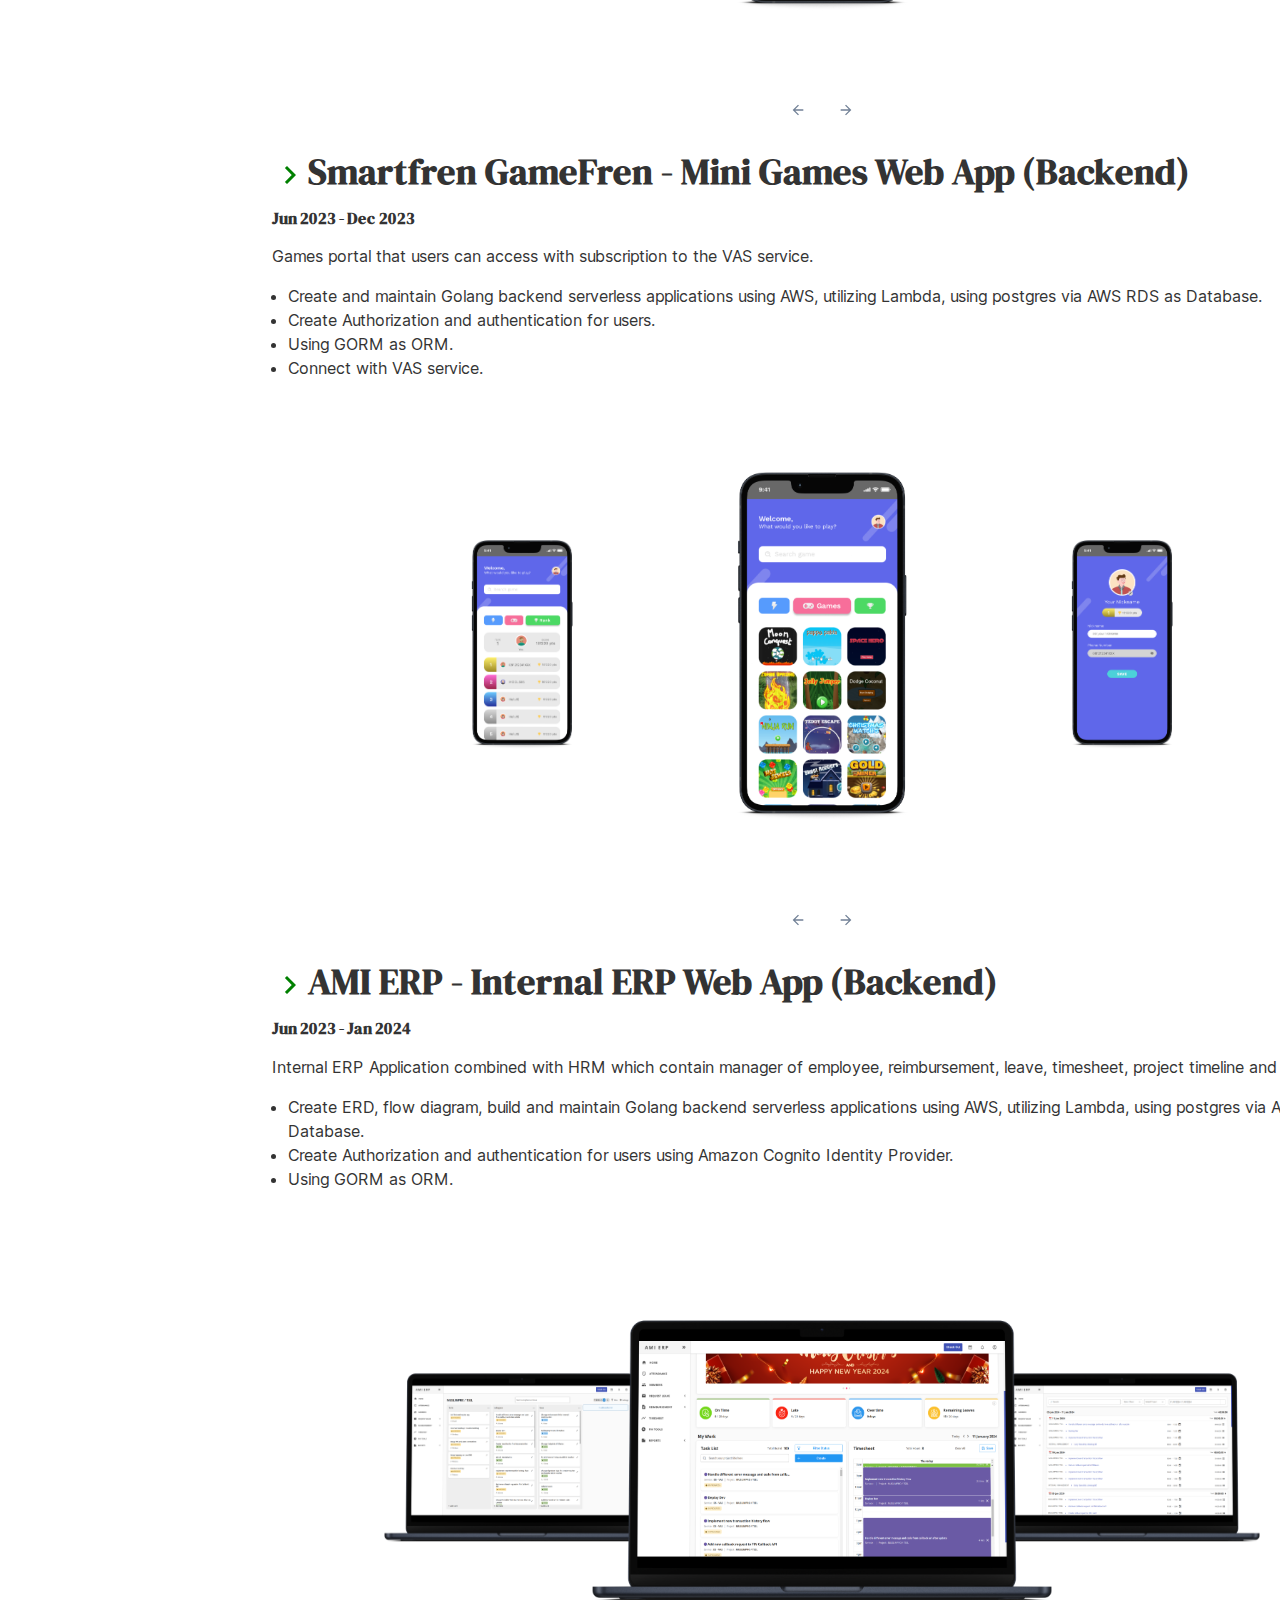
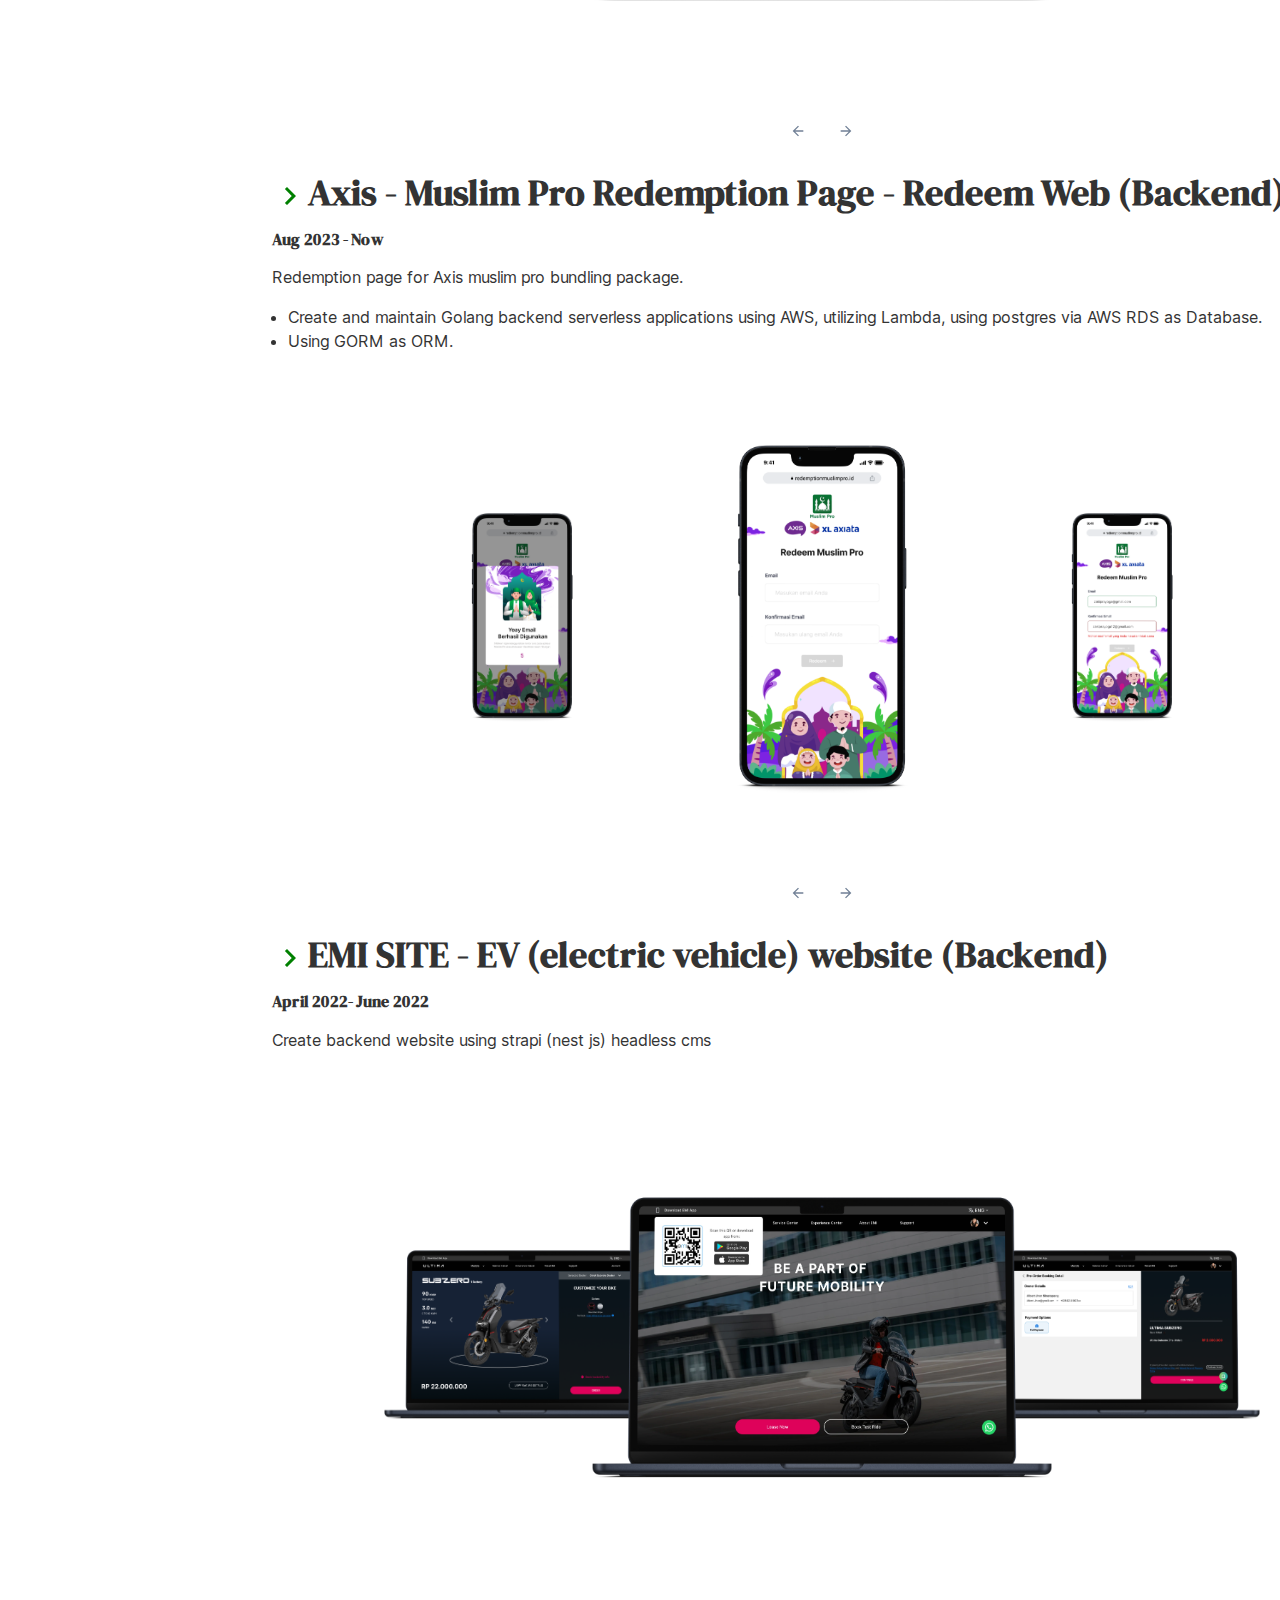
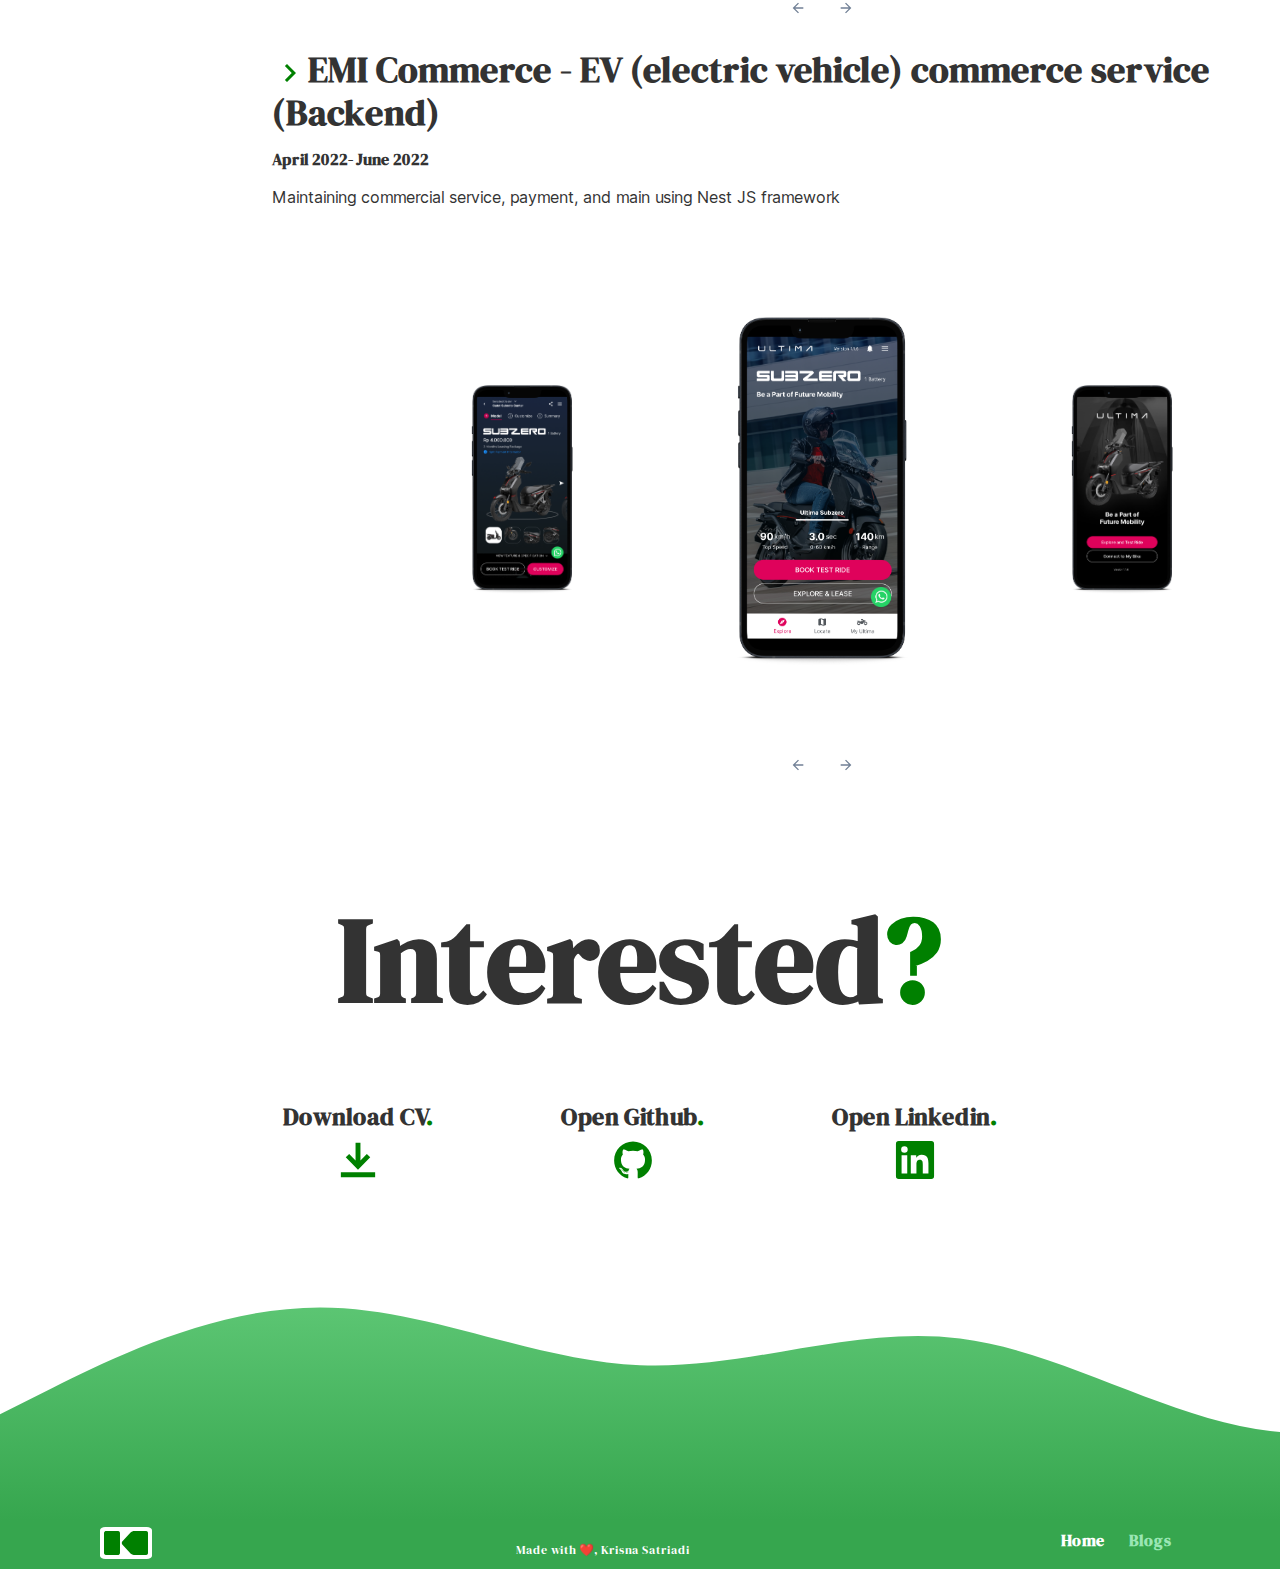
==== commit bd50617d: "build from next" ====
--- a/index.html
+++ b/index.html
@@ -1,115 +1,22 @@
-<!DOCTYPE html>
-<html lang="en">
-
-<head>
-    <meta charset="UTF-8">
-    <meta name="viewport" content="width=device-width, initial-scale=1.0">
-    <link rel="preconnect" href="https://fonts.googleapis.com">
-    <link rel="preconnect" href="https://fonts.gstatic.com" crossorigin>
-    <link href="https://fonts.googleapis.com/css2?family=Mooli&display=swap" rel="stylesheet">
-    <title>Home</title>
-    <link rel="stylesheet" href="style.css">
-    <link rel="shortcut icon" href="/assets/ichun.png">
-</head>
-
-<body>
-
-    <header>
-        <nav>
-            <img src="assets/ichun.png" alt="ichun logo" width="50">
-            <ul class="nav-right">
-                <li><a href="/"><button class="button-navbar-selected">Home</button></a></li>
-                <li><a href="aboutme"><button class="button-navbar">About Me</button></a></li>
-            </ul>
-        </nav>
-    </header>
-
-    <main>
-        <div class="side-scroll" id="contentList"></div>
-        <div class="content-article" id="contentArticle">
-            <content>
-                <h1 style="
-                margin: 20px;
-                font-family: Mooli, sans-serif;
-                color: #00aeb4;
-                ">
-                    Golang
-                </h1>
-                <div style="
-                border: rgb(214, 214, 214);
-                border-style: solid;
-                border-width: 1px;
-                padding: 20px;
-                border-radius: 20px;
-                margin: 10px;
-                ">
-                    <h2 style="
-                    padding: 10px;
-                    color: #00aeb4;
-                    ">
-                        Description
-                    </h2>
-                    <p style="
-                    text-align: justify;
-                    ">
-                        Go is a statically typed, compiled high-level programming language
-                        designed at Google by Robert
-                        Griesemer, Rob Pike, and Ken Thompson. It is syntactically similar to C, but also has memory
-                        safety,
-                        garbage collection, structural typing, and CSP-style concurrency. It is often referred to as
-                        Golang
-                        because of its former domain name, golang.org, but its proper name is Go.
-                    </p>
-                </div>
-                <div style="border: rgb(214, 214, 214);
-                border-style: solid;
-                border-width: 1px;
-                padding: 20px;
-                border-radius: 20px;
-                margin: 10px;
-                ">
-                    <h2 style="
-                    padding: 10px;
-                    color: #00aeb4;
-                    ">
-                        Code Example
-                    </h2>
-                    <pre>
-
-package main
-    
-import "fmt"
-                        
-func main() {
-fmt.Println("Hello World")
-}
-
-                    </pre>
-                </div>
-            </content>
-        </div>
-        <aside id="contentAside">
-            <img style="margin: 20px;" src="assets/icons/go.svg" alt="golang logo" width="180px">
-        </aside>
-    </main>
-
-    <footer>
-        <div class="footer-left">
-            <img src="assets/ichun.png" alt="ichun logo" width="30px">
-            <p style="color: white;">
-                Copyright © Ichungelo inc 2023, All rights reserved
-            </p>
-        </div>
-        <div class="footer-right">
-            <p style="color: white;">Contact Me</p>
-            <a target="_blank" href="https://www.linkedin.com/in/krisna-satriadi-544aa9111/"><img
-                    src="assets/linkedin.svg" alt="linkedin account" width="40px"></a>
-            <a target="_blank" href="https://github.com/ichungelo"><img src="assets/octocat.svg" alt="github account"
-                    width="40px"></a>
-        </div>
-    </footer>
-
-    <script src="script.js"></script>
-</body>
-
-</html>+<!DOCTYPE html><html lang="en"><head><meta charSet="utf-8"/><meta name="viewport" content="width=device-width, initial-scale=1"/><link rel="preload" href="/_next/static/media/8679c800f1e60000-s.p.woff2" as="font" crossorigin="" type="font/woff2"/><link rel="preload" href="/_next/static/media/c9a5bc6a7c948fb0-s.p.woff2" as="font" crossorigin="" type="font/woff2"/><link rel="preload" as="image" href="/logo.svg"/><link rel="preload" as="image" href="/profile-photo.png"/><link rel="preload" as="image" href="/skill/android_studio.svg"/><link rel="preload" as="image" href="/skill/bash.svg"/><link rel="preload" as="image" href="/skill/css.svg"/><link rel="preload" as="image" href="/skill/docker.svg"/><link rel="preload" as="image" href="/skill/firebase.svg"/><link rel="preload" as="image" href="/skill/git.svg"/><link rel="preload" as="image" href="/skill/go.svg"/><link rel="preload" as="image" href="/skill/graphql.svg"/><link rel="stylesheet" href="/_next/static/css/90344443fc457a77.css" crossorigin="" data-precedence="next"/><link rel="stylesheet" href="/_next/static/css/c966abbba6481ee2.css" crossorigin="" data-precedence="next"/><link rel="preload" as="script" fetchPriority="low" href="/_next/static/chunks/webpack-5505dbbb828d38c3.js" crossorigin=""/><script src="/_next/static/chunks/fd9d1056-85c73b5e63c65283.js" async="" crossorigin=""></script><script src="/_next/static/chunks/938-c0ec00255f7dbe5e.js" async="" crossorigin=""></script><script src="/_next/static/chunks/main-app-2b89d05cd26e9c64.js" async="" crossorigin=""></script><script src="/_next/static/chunks/178-640beac44a4d8bf7.js" async=""></script><script src="/_next/static/chunks/746-8f66846bfa9d5c79.js" async=""></script><script src="/_next/static/chunks/726-8e4bb0c4f4e2cfeb.js" async=""></script><script src="/_next/static/chunks/app/page-8800d6d94dae15a5.js" async=""></script><script src="/_next/static/chunks/513-9916d67cc17a1320.js" async=""></script><script src="/_next/static/chunks/app/layout-c2d27b8cf02f0359.js" async=""></script><link rel="preload" as="image" href="/skill/html5.svg"/><link rel="preload" as="image" href="/skill/javascript.svg"/><link rel="preload" as="image" href="/skill/kotlin.svg"/><link rel="preload" as="image" href="/skill/linux.svg"/><link rel="preload" as="image" href="/skill/mongodb.svg"/><link rel="preload" as="image" href="/skill/mysql.svg"/><link rel="preload" as="image" href="/skill/node.svg"/><link rel="preload" as="image" href="/skill/postgres.svg"/><link rel="preload" as="image" href="/skill/react.svg"/><link rel="preload" as="image" href="/skill/redis.svg"/><link rel="preload" as="image" href="/skill/typescript.svg"/><link rel="preload" as="image" href="/skill/aws.svg"/><link rel="preload" as="image" href="/skill/amazon_api_gateway.svg"/><link rel="preload" as="image" href="/skill/amazon_cognito.svg"/><link rel="preload" as="image" href="/skill/amazon_dynamodb.svg"/><link rel="preload" as="image" href="/skill/amazon_ec2.svg"/><link rel="preload" as="image" href="/skill/amazon_opensearch.svg"/><link rel="preload" as="image" href="/skill/amazon_s3.svg"/><link rel="preload" as="image" href="/skill/amazon_ses.svg"/><link rel="preload" as="image" href="/skill/amazon_sns.svg"/><link rel="preload" as="image" href="/skill/amazon_sqs.svg"/><link rel="preload" as="image" href="/skill/aws_lambda.svg"/><link rel="preload" as="image" href="wave.svg"/><title>Krisna Satriadi</title><meta name="description" content="Portfolio Website"/><link rel="icon" href="/favicon.ico" type="image/x-icon" sizes="32x32"/><meta name="next-size-adjust"/><script src="/_next/static/chunks/polyfills-c67a75d1b6f99dc8.js" crossorigin="" noModule=""></script></head><body class="__className_e66fe9"><style data-emotion="css-global sac4p8">:host,:root,[data-theme]{--chakra-ring-inset:var(--chakra-empty,/*!*/ /*!*/);--chakra-ring-offset-width:0px;--chakra-ring-offset-color:#fff;--chakra-ring-color:rgba(66, 153, 225, 0.6);--chakra-ring-offset-shadow:0 0 #0000;--chakra-ring-shadow:0 0 #0000;--chakra-space-x-reverse:0;--chakra-space-y-reverse:0;--chakra-colors-transparent:transparent;--chakra-colors-current:currentColor;--chakra-colors-black:#000000;--chakra-colors-white:#FFFFFF;--chakra-colors-whiteAlpha-50:rgba(255, 255, 255, 0.04);--chakra-colors-whiteAlpha-100:rgba(255, 255, 255, 0.06);--chakra-colors-whiteAlpha-200:rgba(255, 255, 255, 0.08);--chakra-colors-whiteAlpha-300:rgba(255, 255, 255, 0.16);--chakra-colors-whiteAlpha-400:rgba(255, 255, 255, 0.24);--chakra-colors-whiteAlpha-500:rgba(255, 255, 255, 0.36);--chakra-colors-whiteAlpha-600:rgba(255, 255, 255, 0.48);--chakra-colors-whiteAlpha-700:rgba(255, 255, 255, 0.64);--chakra-colors-whiteAlpha-800:rgba(255, 255, 255, 0.80);--chakra-colors-whiteAlpha-900:rgba(255, 255, 255, 0.92);--chakra-colors-blackAlpha-50:rgba(0, 0, 0, 0.04);--chakra-colors-blackAlpha-100:rgba(0, 0, 0, 0.06);--chakra-colors-blackAlpha-200:rgba(0, 0, 0, 0.08);--chakra-colors-blackAlpha-300:rgba(0, 0, 0, 0.16);--chakra-colors-blackAlpha-400:rgba(0, 0, 0, 0.24);--chakra-colors-blackAlpha-500:rgba(0, 0, 0, 0.36);--chakra-colors-blackAlpha-600:rgba(0, 0, 0, 0.48);--chakra-colors-blackAlpha-700:rgba(0, 0, 0, 0.64);--chakra-colors-blackAlpha-800:rgba(0, 0, 0, 0.80);--chakra-colors-blackAlpha-900:rgba(0, 0, 0, 0.92);--chakra-colors-gray-50:#F7FAFC;--chakra-colors-gray-100:#EDF2F7;--chakra-colors-gray-200:#E2E8F0;--chakra-colors-gray-300:#CBD5E0;--chakra-colors-gray-400:#A0AEC0;--chakra-colors-gray-500:#718096;--chakra-colors-gray-600:#4A5568;--chakra-colors-gray-700:#2D3748;--chakra-colors-gray-800:#1A202C;--chakra-colors-gray-900:#171923;--chakra-colors-red-50:#FFF5F5;--chakra-colors-red-100:#FED7D7;--chakra-colors-red-200:#FEB2B2;--chakra-colors-red-300:#FC8181;--chakra-colors-red-400:#F56565;--chakra-colors-red-500:#E53E3E;--chakra-colors-red-600:#C53030;--chakra-colors-red-700:#9B2C2C;--chakra-colors-red-800:#822727;--chakra-colors-red-900:#63171B;--chakra-colors-orange-50:#FFFAF0;--chakra-colors-orange-100:#FEEBC8;--chakra-colors-orange-200:#FBD38D;--chakra-colors-orange-300:#F6AD55;--chakra-colors-orange-400:#ED8936;--chakra-colors-orange-500:#DD6B20;--chakra-colors-orange-600:#C05621;--chakra-colors-orange-700:#9C4221;--chakra-colors-orange-800:#7B341E;--chakra-colors-orange-900:#652B19;--chakra-colors-yellow-50:#FFFFF0;--chakra-colors-yellow-100:#FEFCBF;--chakra-colors-yellow-200:#FAF089;--chakra-colors-yellow-300:#F6E05E;--chakra-colors-yellow-400:#ECC94B;--chakra-colors-yellow-500:#D69E2E;--chakra-colors-yellow-600:#B7791F;--chakra-colors-yellow-700:#975A16;--chakra-colors-yellow-800:#744210;--chakra-colors-yellow-900:#5F370E;--chakra-colors-green-50:#F0FFF4;--chakra-colors-green-100:#C6F6D5;--chakra-colors-green-200:#9AE6B4;--chakra-colors-green-300:#68D391;--chakra-colors-green-400:#48BB78;--chakra-colors-green-500:#38A169;--chakra-colors-green-600:#2F855A;--chakra-colors-green-700:#276749;--chakra-colors-green-800:#22543D;--chakra-colors-green-900:#1C4532;--chakra-colors-teal-50:#E6FFFA;--chakra-colors-teal-100:#B2F5EA;--chakra-colors-teal-200:#81E6D9;--chakra-colors-teal-300:#4FD1C5;--chakra-colors-teal-400:#38B2AC;--chakra-colors-teal-500:#319795;--chakra-colors-teal-600:#2C7A7B;--chakra-colors-teal-700:#285E61;--chakra-colors-teal-800:#234E52;--chakra-colors-teal-900:#1D4044;--chakra-colors-blue-50:#ebf8ff;--chakra-colors-blue-100:#bee3f8;--chakra-colors-blue-200:#90cdf4;--chakra-colors-blue-300:#63b3ed;--chakra-colors-blue-400:#4299e1;--chakra-colors-blue-500:#3182ce;--chakra-colors-blue-600:#2b6cb0;--chakra-colors-blue-700:#2c5282;--chakra-colors-blue-800:#2a4365;--chakra-colors-blue-900:#1A365D;--chakra-colors-cyan-50:#EDFDFD;--chakra-colors-cyan-100:#C4F1F9;--chakra-colors-cyan-200:#9DECF9;--chakra-colors-cyan-300:#76E4F7;--chakra-colors-cyan-400:#0BC5EA;--chakra-colors-cyan-500:#00B5D8;--chakra-colors-cyan-600:#00A3C4;--chakra-colors-cyan-700:#0987A0;--chakra-colors-cyan-800:#086F83;--chakra-colors-cyan-900:#065666;--chakra-colors-purple-50:#FAF5FF;--chakra-colors-purple-100:#E9D8FD;--chakra-colors-purple-200:#D6BCFA;--chakra-colors-purple-300:#B794F4;--chakra-colors-purple-400:#9F7AEA;--chakra-colors-purple-500:#805AD5;--chakra-colors-purple-600:#6B46C1;--chakra-colors-purple-700:#553C9A;--chakra-colors-purple-800:#44337A;--chakra-colors-purple-900:#322659;--chakra-colors-pink-50:#FFF5F7;--chakra-colors-pink-100:#FED7E2;--chakra-colors-pink-200:#FBB6CE;--chakra-colors-pink-300:#F687B3;--chakra-colors-pink-400:#ED64A6;--chakra-colors-pink-500:#D53F8C;--chakra-colors-pink-600:#B83280;--chakra-colors-pink-700:#97266D;--chakra-colors-pink-800:#702459;--chakra-colors-pink-900:#521B41;--chakra-colors-linkedin-50:#E8F4F9;--chakra-colors-linkedin-100:#CFEDFB;--chakra-colors-linkedin-200:#9BDAF3;--chakra-colors-linkedin-300:#68C7EC;--chakra-colors-linkedin-400:#34B3E4;--chakra-colors-linkedin-500:#00A0DC;--chakra-colors-linkedin-600:#008CC9;--chakra-colors-linkedin-700:#0077B5;--chakra-colors-linkedin-800:#005E93;--chakra-colors-linkedin-900:#004471;--chakra-colors-facebook-50:#E8F4F9;--chakra-colors-facebook-100:#D9DEE9;--chakra-colors-facebook-200:#B7C2DA;--chakra-colors-facebook-300:#6482C0;--chakra-colors-facebook-400:#4267B2;--chakra-colors-facebook-500:#385898;--chakra-colors-facebook-600:#314E89;--chakra-colors-facebook-700:#29487D;--chakra-colors-facebook-800:#223B67;--chakra-colors-facebook-900:#1E355B;--chakra-colors-messenger-50:#D0E6FF;--chakra-colors-messenger-100:#B9DAFF;--chakra-colors-messenger-200:#A2CDFF;--chakra-colors-messenger-300:#7AB8FF;--chakra-colors-messenger-400:#2E90FF;--chakra-colors-messenger-500:#0078FF;--chakra-colors-messenger-600:#0063D1;--chakra-colors-messenger-700:#0052AC;--chakra-colors-messenger-800:#003C7E;--chakra-colors-messenger-900:#002C5C;--chakra-colors-whatsapp-50:#dffeec;--chakra-colors-whatsapp-100:#b9f5d0;--chakra-colors-whatsapp-200:#90edb3;--chakra-colors-whatsapp-300:#65e495;--chakra-colors-whatsapp-400:#3cdd78;--chakra-colors-whatsapp-500:#22c35e;--chakra-colors-whatsapp-600:#179848;--chakra-colors-whatsapp-700:#0c6c33;--chakra-colors-whatsapp-800:#01421c;--chakra-colors-whatsapp-900:#001803;--chakra-colors-twitter-50:#E5F4FD;--chakra-colors-twitter-100:#C8E9FB;--chakra-colors-twitter-200:#A8DCFA;--chakra-colors-twitter-300:#83CDF7;--chakra-colors-twitter-400:#57BBF5;--chakra-colors-twitter-500:#1DA1F2;--chakra-colors-twitter-600:#1A94DA;--chakra-colors-twitter-700:#1681BF;--chakra-colors-twitter-800:#136B9E;--chakra-colors-twitter-900:#0D4D71;--chakra-colors-telegram-50:#E3F2F9;--chakra-colors-telegram-100:#C5E4F3;--chakra-colors-telegram-200:#A2D4EC;--chakra-colors-telegram-300:#7AC1E4;--chakra-colors-telegram-400:#47A9DA;--chakra-colors-telegram-500:#0088CC;--chakra-colors-telegram-600:#007AB8;--chakra-colors-telegram-700:#006BA1;--chakra-colors-telegram-800:#005885;--chakra-colors-telegram-900:#003F5E;--chakra-colors-primaryFontColor-lightMode:#333333;--chakra-colors-primaryFontColor-darkMode:#eeeeee;--chakra-colors-secondaryFontColor-lightMode:#333333;--chakra-colors-secondaryFontColor-darkMode:#eeeeee;--chakra-borders-none:0;--chakra-borders-1px:1px solid;--chakra-borders-2px:2px solid;--chakra-borders-4px:4px solid;--chakra-borders-8px:8px solid;--chakra-fonts-heading:-apple-system,BlinkMacSystemFont,"Segoe UI",Helvetica,Arial,sans-serif,"Apple Color Emoji","Segoe UI Emoji","Segoe UI Symbol";--chakra-fonts-body:-apple-system,BlinkMacSystemFont,"Segoe UI",Helvetica,Arial,sans-serif,"Apple Color Emoji","Segoe UI Emoji","Segoe UI Symbol";--chakra-fonts-mono:SFMono-Regular,Menlo,Monaco,Consolas,"Liberation Mono","Courier New",monospace;--chakra-fontSizes-3xs:0.45rem;--chakra-fontSizes-2xs:0.625rem;--chakra-fontSizes-xs:0.75rem;--chakra-fontSizes-sm:0.875rem;--chakra-fontSizes-md:1rem;--chakra-fontSizes-lg:1.125rem;--chakra-fontSizes-xl:1.25rem;--chakra-fontSizes-2xl:1.5rem;--chakra-fontSizes-3xl:1.875rem;--chakra-fontSizes-4xl:2.25rem;--chakra-fontSizes-5xl:3rem;--chakra-fontSizes-6xl:3.75rem;--chakra-fontSizes-7xl:4.5rem;--chakra-fontSizes-8xl:6rem;--chakra-fontSizes-9xl:8rem;--chakra-fontWeights-hairline:100;--chakra-fontWeights-thin:200;--chakra-fontWeights-light:300;--chakra-fontWeights-normal:400;--chakra-fontWeights-medium:500;--chakra-fontWeights-semibold:600;--chakra-fontWeights-bold:700;--chakra-fontWeights-extrabold:800;--chakra-fontWeights-black:900;--chakra-letterSpacings-tighter:-0.05em;--chakra-letterSpacings-tight:-0.025em;--chakra-letterSpacings-normal:0;--chakra-letterSpacings-wide:0.025em;--chakra-letterSpacings-wider:0.05em;--chakra-letterSpacings-widest:0.1em;--chakra-lineHeights-3:.75rem;--chakra-lineHeights-4:1rem;--chakra-lineHeights-5:1.25rem;--chakra-lineHeights-6:1.5rem;--chakra-lineHeights-7:1.75rem;--chakra-lineHeights-8:2rem;--chakra-lineHeights-9:2.25rem;--chakra-lineHeights-10:2.5rem;--chakra-lineHeights-normal:normal;--chakra-lineHeights-none:1;--chakra-lineHeights-shorter:1.25;--chakra-lineHeights-short:1.375;--chakra-lineHeights-base:1.5;--chakra-lineHeights-tall:1.625;--chakra-lineHeights-taller:2;--chakra-radii-none:0;--chakra-radii-sm:0.125rem;--chakra-radii-base:0.25rem;--chakra-radii-md:0.375rem;--chakra-radii-lg:0.5rem;--chakra-radii-xl:0.75rem;--chakra-radii-2xl:1rem;--chakra-radii-3xl:1.5rem;--chakra-radii-full:9999px;--chakra-space-1:0.25rem;--chakra-space-2:0.5rem;--chakra-space-3:0.75rem;--chakra-space-4:1rem;--chakra-space-5:1.25rem;--chakra-space-6:1.5rem;--chakra-space-7:1.75rem;--chakra-space-8:2rem;--chakra-space-9:2.25rem;--chakra-space-10:2.5rem;--chakra-space-12:3rem;--chakra-space-14:3.5rem;--chakra-space-16:4rem;--chakra-space-20:5rem;--chakra-space-24:6rem;--chakra-space-28:7rem;--chakra-space-32:8rem;--chakra-space-36:9rem;--chakra-space-40:10rem;--chakra-space-44:11rem;--chakra-space-48:12rem;--chakra-space-52:13rem;--chakra-space-56:14rem;--chakra-space-60:15rem;--chakra-space-64:16rem;--chakra-space-72:18rem;--chakra-space-80:20rem;--chakra-space-96:24rem;--chakra-space-px:1px;--chakra-space-0-5:0.125rem;--chakra-space-1-5:0.375rem;--chakra-space-2-5:0.625rem;--chakra-space-3-5:0.875rem;--chakra-shadows-xs:0 0 0 1px rgba(0, 0, 0, 0.05);--chakra-shadows-sm:0 1px 2px 0 rgba(0, 0, 0, 0.05);--chakra-shadows-base:0 1px 3px 0 rgba(0, 0, 0, 0.1),0 1px 2px 0 rgba(0, 0, 0, 0.06);--chakra-shadows-md:0 4px 6px -1px rgba(0, 0, 0, 0.1),0 2px 4px -1px rgba(0, 0, 0, 0.06);--chakra-shadows-lg:0 10px 15px -3px rgba(0, 0, 0, 0.1),0 4px 6px -2px rgba(0, 0, 0, 0.05);--chakra-shadows-xl:0 20px 25px -5px rgba(0, 0, 0, 0.1),0 10px 10px -5px rgba(0, 0, 0, 0.04);--chakra-shadows-2xl:0 25px 50px -12px rgba(0, 0, 0, 0.25);--chakra-shadows-outline:0 0 0 3px rgba(66, 153, 225, 0.6);--chakra-shadows-inner:inset 0 2px 4px 0 rgba(0,0,0,0.06);--chakra-shadows-none:none;--chakra-shadows-dark-lg:rgba(0, 0, 0, 0.1) 0px 0px 0px 1px,rgba(0, 0, 0, 0.2) 0px 5px 10px,rgba(0, 0, 0, 0.4) 0px 15px 40px;--chakra-sizes-1:0.25rem;--chakra-sizes-2:0.5rem;--chakra-sizes-3:0.75rem;--chakra-sizes-4:1rem;--chakra-sizes-5:1.25rem;--chakra-sizes-6:1.5rem;--chakra-sizes-7:1.75rem;--chakra-sizes-8:2rem;--chakra-sizes-9:2.25rem;--chakra-sizes-10:2.5rem;--chakra-sizes-12:3rem;--chakra-sizes-14:3.5rem;--chakra-sizes-16:4rem;--chakra-sizes-20:5rem;--chakra-sizes-24:6rem;--chakra-sizes-28:7rem;--chakra-sizes-32:8rem;--chakra-sizes-36:9rem;--chakra-sizes-40:10rem;--chakra-sizes-44:11rem;--chakra-sizes-48:12rem;--chakra-sizes-52:13rem;--chakra-sizes-56:14rem;--chakra-sizes-60:15rem;--chakra-sizes-64:16rem;--chakra-sizes-72:18rem;--chakra-sizes-80:20rem;--chakra-sizes-96:24rem;--chakra-sizes-px:1px;--chakra-sizes-0-5:0.125rem;--chakra-sizes-1-5:0.375rem;--chakra-sizes-2-5:0.625rem;--chakra-sizes-3-5:0.875rem;--chakra-sizes-max:max-content;--chakra-sizes-min:min-content;--chakra-sizes-full:100%;--chakra-sizes-3xs:14rem;--chakra-sizes-2xs:16rem;--chakra-sizes-xs:20rem;--chakra-sizes-sm:24rem;--chakra-sizes-md:28rem;--chakra-sizes-lg:32rem;--chakra-sizes-xl:36rem;--chakra-sizes-2xl:42rem;--chakra-sizes-3xl:48rem;--chakra-sizes-4xl:56rem;--chakra-sizes-5xl:64rem;--chakra-sizes-6xl:72rem;--chakra-sizes-7xl:80rem;--chakra-sizes-8xl:90rem;--chakra-sizes-prose:60ch;--chakra-sizes-container-sm:640px;--chakra-sizes-container-md:768px;--chakra-sizes-container-lg:1024px;--chakra-sizes-container-xl:1280px;--chakra-zIndices-hide:-1;--chakra-zIndices-auto:auto;--chakra-zIndices-base:0;--chakra-zIndices-docked:10;--chakra-zIndices-dropdown:1000;--chakra-zIndices-sticky:1100;--chakra-zIndices-banner:1200;--chakra-zIndices-overlay:1300;--chakra-zIndices-modal:1400;--chakra-zIndices-popover:1500;--chakra-zIndices-skipLink:1600;--chakra-zIndices-toast:1700;--chakra-zIndices-tooltip:1800;--chakra-transition-property-common:background-color,border-color,color,fill,stroke,opacity,box-shadow,transform;--chakra-transition-property-colors:background-color,border-color,color,fill,stroke;--chakra-transition-property-dimensions:width,height;--chakra-transition-property-position:left,right,top,bottom;--chakra-transition-property-background:background-color,background-image,background-position;--chakra-transition-easing-ease-in:cubic-bezier(0.4, 0, 1, 1);--chakra-transition-easing-ease-out:cubic-bezier(0, 0, 0.2, 1);--chakra-transition-easing-ease-in-out:cubic-bezier(0.4, 0, 0.2, 1);--chakra-transition-duration-ultra-fast:50ms;--chakra-transition-duration-faster:100ms;--chakra-transition-duration-fast:150ms;--chakra-transition-duration-normal:200ms;--chakra-transition-duration-slow:300ms;--chakra-transition-duration-slower:400ms;--chakra-transition-duration-ultra-slow:500ms;--chakra-blur-none:0;--chakra-blur-sm:4px;--chakra-blur-base:8px;--chakra-blur-md:12px;--chakra-blur-lg:16px;--chakra-blur-xl:24px;--chakra-blur-2xl:40px;--chakra-blur-3xl:64px;--chakra-breakpoints-base:0em;--chakra-breakpoints-sm:30em;--chakra-breakpoints-md:48em;--chakra-breakpoints-lg:62em;--chakra-breakpoints-xl:80em;--chakra-breakpoints-2xl:96em;}.chakra-ui-light :host:not([data-theme]),.chakra-ui-light :root:not([data-theme]),.chakra-ui-light [data-theme]:not([data-theme]),[data-theme=light] :host:not([data-theme]),[data-theme=light] :root:not([data-theme]),[data-theme=light] [data-theme]:not([data-theme]),:host[data-theme=light],:root[data-theme=light],[data-theme][data-theme=light]{--chakra-colors-chakra-body-text:var(--chakra-colors-gray-800);--chakra-colors-chakra-body-bg:var(--chakra-colors-white);--chakra-colors-chakra-border-color:var(--chakra-colors-gray-200);--chakra-colors-chakra-inverse-text:var(--chakra-colors-white);--chakra-colors-chakra-subtle-bg:var(--chakra-colors-gray-100);--chakra-colors-chakra-subtle-text:var(--chakra-colors-gray-600);--chakra-colors-chakra-placeholder-color:var(--chakra-colors-gray-500);}.chakra-ui-dark :host:not([data-theme]),.chakra-ui-dark :root:not([data-theme]),.chakra-ui-dark [data-theme]:not([data-theme]),[data-theme=dark] :host:not([data-theme]),[data-theme=dark] :root:not([data-theme]),[data-theme=dark] [data-theme]:not([data-theme]),:host[data-theme=dark],:root[data-theme=dark],[data-theme][data-theme=dark]{--chakra-colors-chakra-body-text:var(--chakra-colors-whiteAlpha-900);--chakra-colors-chakra-body-bg:var(--chakra-colors-gray-800);--chakra-colors-chakra-border-color:var(--chakra-colors-whiteAlpha-300);--chakra-colors-chakra-inverse-text:var(--chakra-colors-gray-800);--chakra-colors-chakra-subtle-bg:var(--chakra-colors-gray-700);--chakra-colors-chakra-subtle-text:var(--chakra-colors-gray-400);--chakra-colors-chakra-placeholder-color:var(--chakra-colors-whiteAlpha-400);}</style><style data-emotion="css-global fubdgu">html{line-height:1.5;-webkit-text-size-adjust:100%;font-family:system-ui,sans-serif;-webkit-font-smoothing:antialiased;text-rendering:optimizeLegibility;-moz-osx-font-smoothing:grayscale;touch-action:manipulation;}body{position:relative;min-height:100%;margin:0;font-feature-settings:"kern";}:where(*, *::before, *::after){border-width:0;border-style:solid;box-sizing:border-box;word-wrap:break-word;}main{display:block;}hr{border-top-width:1px;box-sizing:content-box;height:0;overflow:visible;}:where(pre, code, kbd,samp){font-family:SFMono-Regular,Menlo,Monaco,Consolas,monospace;font-size:1em;}a{background-color:transparent;color:inherit;-webkit-text-decoration:inherit;text-decoration:inherit;}abbr[title]{border-bottom:none;-webkit-text-decoration:underline;text-decoration:underline;-webkit-text-decoration:underline dotted;-webkit-text-decoration:underline dotted;text-decoration:underline dotted;}:where(b, strong){font-weight:bold;}small{font-size:80%;}:where(sub,sup){font-size:75%;line-height:0;position:relative;vertical-align:baseline;}sub{bottom:-0.25em;}sup{top:-0.5em;}img{border-style:none;}:where(button, input, optgroup, select, textarea){font-family:inherit;font-size:100%;line-height:1.15;margin:0;}:where(button, input){overflow:visible;}:where(button, select){text-transform:none;}:where(
+          button::-moz-focus-inner,
+          [type="button"]::-moz-focus-inner,
+          [type="reset"]::-moz-focus-inner,
+          [type="submit"]::-moz-focus-inner
+        ){border-style:none;padding:0;}fieldset{padding:0.35em 0.75em 0.625em;}legend{box-sizing:border-box;color:inherit;display:table;max-width:100%;padding:0;white-space:normal;}progress{vertical-align:baseline;}textarea{overflow:auto;}:where([type="checkbox"], [type="radio"]){box-sizing:border-box;padding:0;}input[type="number"]::-webkit-inner-spin-button,input[type="number"]::-webkit-outer-spin-button{-webkit-appearance:none!important;}input[type="number"]{-moz-appearance:textfield;}input[type="search"]{-webkit-appearance:textfield;outline-offset:-2px;}input[type="search"]::-webkit-search-decoration{-webkit-appearance:none!important;}::-webkit-file-upload-button{-webkit-appearance:button;font:inherit;}details{display:block;}summary{display:-webkit-box;display:-webkit-list-item;display:-ms-list-itembox;display:list-item;}template{display:none;}[hidden]{display:none!important;}:where(
+          blockquote,
+          dl,
+          dd,
+          h1,
+          h2,
+          h3,
+          h4,
+          h5,
+          h6,
+          hr,
+          figure,
+          p,
+          pre
+        ){margin:0;}button{background:transparent;padding:0;}fieldset{margin:0;padding:0;}:where(ol, ul){margin:0;padding:0;}textarea{resize:vertical;}:where(button, [role="button"]){cursor:pointer;}button::-moz-focus-inner{border:0!important;}table{border-collapse:collapse;}:where(h1, h2, h3, h4, h5, h6){font-size:inherit;font-weight:inherit;}:where(button, input, optgroup, select, textarea){padding:0;line-height:inherit;color:inherit;}:where(img, svg, video, canvas, audio, iframe, embed, object){display:block;}:where(img, video){max-width:100%;height:auto;}[data-js-focus-visible] :focus:not([data-focus-visible-added]):not(
+          [data-focus-visible-disabled]
+        ){outline:none;box-shadow:none;}select::-ms-expand{display:none;}:root,:host{--chakra-vh:100vh;}@supports (height: -webkit-fill-available){:root,:host{--chakra-vh:-webkit-fill-available;}}@supports (height: -moz-fill-available){:root,:host{--chakra-vh:-moz-fill-available;}}@supports (height: 100dvh){:root,:host{--chakra-vh:100dvh;}}</style><style data-emotion="css-global 169jfn6">body{font-family:var(--chakra-fonts-body);color:#333333;background:var(--chakra-colors-chakra-body-bg);transition-property:background-color;transition-duration:var(--chakra-transition-duration-normal);line-height:var(--chakra-lineHeights-base);}*::-webkit-input-placeholder{color:var(--chakra-colors-chakra-placeholder-color);}*::-moz-placeholder{color:var(--chakra-colors-chakra-placeholder-color);}*:-ms-input-placeholder{color:var(--chakra-colors-chakra-placeholder-color);}*::placeholder{color:var(--chakra-colors-chakra-placeholder-color);}*,*::before,::after{border-color:var(--chakra-colors-chakra-border-color);}</style><script id="chakra-script">!(function(){try{var a=function(c){var v="(prefers-color-scheme: dark)",h=window.matchMedia(v).matches?"dark":"light",r=c==="system"?h:c,o=document.documentElement,s=document.body,l="chakra-ui-light",d="chakra-ui-dark",i=r==="dark";return s.classList.add(i?d:l),s.classList.remove(i?l:d),o.style.colorScheme=r,o.dataset.theme=r,r},n=a,m="light",e="chakra-ui-color-mode",t=localStorage.getItem(e);t?a(t):localStorage.setItem(e,a(m))}catch(a){}})();</script><style data-emotion="css sq8wr5">.css-sq8wr5{padding:0 34px;color:grey;}</style><div class="css-sq8wr5"><style data-emotion="css k008qs">.css-k008qs{display:-webkit-box;display:-webkit-flex;display:-ms-flexbox;display:flex;}</style><div class="css-k008qs"><style data-emotion="css 1xyoutv">.css-1xyoutv{padding:10px 36px;}</style><div class="css-1xyoutv"><style data-emotion="css evb4b5">.css-evb4b5{display:-webkit-box;display:-webkit-flex;display:-ms-flexbox;display:flex;-webkit-align-items:center;-webkit-box-align:center;-ms-flex-align:center;align-items:center;-webkit-box-pack:center;-ms-flex-pack:center;-webkit-justify-content:center;justify-content:center;padding:var(--chakra-space-2);}</style><div class="css-evb4b5"><style data-emotion="css 1onpedq">.css-1onpedq{max-height:28px;padding:0 1px;}</style><img alt="ichun logo" src="/logo.svg" class="chakra-image css-1onpedq"/><style data-emotion="css 8rbidk">.css-8rbidk{color:#333333;font-family:'__DM_Serif_Display_df02b7','__DM_Serif_Display_Fallback_df02b7';font-size:var(--chakra-fontSizes-4xl);}</style><p class="chakra-text css-8rbidk">risna.</p></div></div><style data-emotion="css 17xejub">.css-17xejub{-webkit-flex:1;-ms-flex:1;flex:1;justify-self:stretch;-webkit-align-self:stretch;-ms-flex-item-align:stretch;align-self:stretch;}</style><div class="css-17xejub"></div><style data-emotion="css 1gpvkds">.css-1gpvkds{display:-webkit-inline-box;display:-webkit-inline-flex;display:-ms-inline-flexbox;display:inline-flex;gap:var(--chakra-space-10);padding:24px 36px;}.css-1gpvkds>*:not(style)~*:not(style){-webkit-margin-start:0.5rem;margin-inline-start:0.5rem;}</style><div role="group" class="chakra-button__group css-1gpvkds" data-orientation="horizontal"><a href="/"><style data-emotion="css 1ldac1p">.css-1ldac1p{display:-webkit-inline-box;display:-webkit-inline-flex;display:-ms-inline-flexbox;display:inline-flex;-webkit-appearance:none;-moz-appearance:none;-ms-appearance:none;appearance:none;-webkit-align-items:center;-webkit-box-align:center;-ms-flex-align:center;align-items:center;-webkit-box-pack:center;-ms-flex-pack:center;-webkit-justify-content:center;justify-content:center;-webkit-user-select:none;-moz-user-select:none;-ms-user-select:none;user-select:none;position:relative;white-space:nowrap;vertical-align:baseline;outline:2px solid transparent;outline-offset:2px;line-height:var(--chakra-lineHeights-normal);border-radius:var(--chakra-radii-md);font-weight:var(--chakra-fontWeights-semibold);transition-property:var(--chakra-transition-property-common);transition-duration:var(--chakra-transition-duration-normal);height:auto;min-width:var(--chakra-sizes-10);font-size:var(--chakra-fontSizes-md);-webkit-padding-start:var(--chakra-space-4);padding-inline-start:var(--chakra-space-4);-webkit-padding-end:var(--chakra-space-4);padding-inline-end:var(--chakra-space-4);padding:var(--chakra-space-2);color:green;font-family:'__DM_Serif_Display_df02b7','__DM_Serif_Display_Fallback_df02b7';}.css-1ldac1p:focus-visible,.css-1ldac1p[data-focus-visible]{box-shadow:var(--chakra-shadows-outline);}.css-1ldac1p:disabled,.css-1ldac1p[disabled],.css-1ldac1p[aria-disabled=true],.css-1ldac1p[data-disabled]{opacity:0.4;cursor:not-allowed;box-shadow:var(--chakra-shadows-none);}.css-1ldac1p:hover,.css-1ldac1p[data-hover]{-webkit-text-decoration:underline;text-decoration:underline;}.css-1ldac1p:hover:disabled,.css-1ldac1p[data-hover]:disabled,.css-1ldac1p:hover[disabled],.css-1ldac1p[data-hover][disabled],.css-1ldac1p:hover[aria-disabled=true],.css-1ldac1p[data-hover][aria-disabled=true],.css-1ldac1p:hover[data-disabled],.css-1ldac1p[data-hover][data-disabled]{background:initial;-webkit-text-decoration:none;text-decoration:none;}.css-1ldac1p:active,.css-1ldac1p[data-active]{color:var(--chakra-colors-gray-700);}.css-1ldac1p:focus,.css-1ldac1p[data-focus]{z-index:1;}</style><button type="button" class="chakra-button css-1ldac1p">Home</button></a><a href="/blogs"><style data-emotion="css 14do73v">.css-14do73v{display:-webkit-inline-box;display:-webkit-inline-flex;display:-ms-inline-flexbox;display:inline-flex;-webkit-appearance:none;-moz-appearance:none;-ms-appearance:none;appearance:none;-webkit-align-items:center;-webkit-box-align:center;-ms-flex-align:center;align-items:center;-webkit-box-pack:center;-ms-flex-pack:center;-webkit-justify-content:center;justify-content:center;-webkit-user-select:none;-moz-user-select:none;-ms-user-select:none;user-select:none;position:relative;white-space:nowrap;vertical-align:baseline;outline:2px solid transparent;outline-offset:2px;line-height:var(--chakra-lineHeights-normal);border-radius:var(--chakra-radii-md);font-weight:var(--chakra-fontWeights-semibold);transition-property:var(--chakra-transition-property-common);transition-duration:var(--chakra-transition-duration-normal);height:auto;min-width:var(--chakra-sizes-10);font-size:var(--chakra-fontSizes-md);-webkit-padding-start:var(--chakra-space-4);padding-inline-start:var(--chakra-space-4);-webkit-padding-end:var(--chakra-space-4);padding-inline-end:var(--chakra-space-4);padding:var(--chakra-space-2);color:gray;font-family:'__DM_Serif_Display_df02b7','__DM_Serif_Display_Fallback_df02b7';}.css-14do73v:focus-visible,.css-14do73v[data-focus-visible]{box-shadow:var(--chakra-shadows-outline);}.css-14do73v:disabled,.css-14do73v[disabled],.css-14do73v[aria-disabled=true],.css-14do73v[data-disabled]{opacity:0.4;cursor:not-allowed;box-shadow:var(--chakra-shadows-none);}.css-14do73v:hover,.css-14do73v[data-hover]{-webkit-text-decoration:underline;text-decoration:underline;}.css-14do73v:hover:disabled,.css-14do73v[data-hover]:disabled,.css-14do73v:hover[disabled],.css-14do73v[data-hover][disabled],.css-14do73v:hover[aria-disabled=true],.css-14do73v[data-hover][aria-disabled=true],.css-14do73v:hover[data-disabled],.css-14do73v[data-hover][data-disabled]{background:initial;-webkit-text-decoration:none;text-decoration:none;}.css-14do73v:active,.css-14do73v[data-active]{color:var(--chakra-colors-gray-700);}.css-14do73v:focus,.css-14do73v[data-focus]{z-index:1;}</style><button type="button" class="chakra-button css-14do73v">Blogs</button></a><style data-emotion="css 1dnq2ua">.css-1dnq2ua{display:-webkit-inline-box;display:-webkit-inline-flex;display:-ms-inline-flexbox;display:inline-flex;-webkit-appearance:none;-moz-appearance:none;-ms-appearance:none;appearance:none;-webkit-align-items:center;-webkit-box-align:center;-ms-flex-align:center;align-items:center;-webkit-box-pack:center;-ms-flex-pack:center;-webkit-justify-content:center;justify-content:center;-webkit-user-select:none;-moz-user-select:none;-ms-user-select:none;user-select:none;position:relative;white-space:nowrap;vertical-align:baseline;outline:2px solid transparent;outline-offset:2px;line-height:var(--chakra-lineHeights-normal);font-weight:var(--chakra-fontWeights-semibold);transition-property:var(--chakra-transition-property-common);transition-duration:var(--chakra-transition-duration-normal);height:var(--chakra-sizes-10);min-width:var(--chakra-sizes-10);font-size:var(--chakra-fontSizes-md);-webkit-padding-start:var(--chakra-space-4);padding-inline-start:var(--chakra-space-4);-webkit-padding-end:var(--chakra-space-4);padding-inline-end:var(--chakra-space-4);padding:var(--chakra-space-2);color:var(--chakra-colors-gray-500);font-family:'__DM_Serif_Display_df02b7','__DM_Serif_Display_Fallback_df02b7';width:var(--chakra-sizes-10);border-radius:50%;}.css-1dnq2ua:focus-visible,.css-1dnq2ua[data-focus-visible]{box-shadow:var(--chakra-shadows-outline);}.css-1dnq2ua:disabled,.css-1dnq2ua[disabled],.css-1dnq2ua[aria-disabled=true],.css-1dnq2ua[data-disabled]{opacity:0.4;cursor:not-allowed;box-shadow:var(--chakra-shadows-none);}.css-1dnq2ua:active,.css-1dnq2ua[data-active]{color:var(--chakra-colors-gray-700);}.css-1dnq2ua:focus,.css-1dnq2ua[data-focus]{z-index:1;}.css-1dnq2ua:hover,.css-1dnq2ua[data-hover]{color:yellow;background:var(--chakra-colors-purple-400);}</style><button type="button" class="chakra-button css-1dnq2ua"><style data-emotion="css onkibi">.css-onkibi{width:1em;height:1em;display:inline-block;line-height:1em;-webkit-flex-shrink:0;-ms-flex-negative:0;flex-shrink:0;color:currentColor;vertical-align:middle;}</style><svg viewBox="0 0 24 24" focusable="false" class="chakra-icon css-onkibi"><path fill="currentColor" d="M21.4,13.7C20.6,13.9,19.8,14,19,14c-5,0-9-4-9-9c0-0.8,0.1-1.6,0.3-2.4c0.1-0.3,0-0.7-0.3-1 c-0.3-0.3-0.6-0.4-1-0.3C4.3,2.7,1,7.1,1,12c0,6.1,4.9,11,11,11c4.9,0,9.3-3.3,10.6-8.1c0.1-0.3,0-0.7-0.3-1 C22.1,13.7,21.7,13.6,21.4,13.7z"></path></svg></button></div></div></div><style data-emotion="css guu548">.css-guu548{display:-webkit-box;display:-webkit-flex;display:-ms-flexbox;display:flex;-webkit-align-items:center;-webkit-box-align:center;-ms-flex-align:center;align-items:center;-webkit-box-pack:center;-ms-flex-pack:center;-webkit-justify-content:center;justify-content:center;-webkit-flex-direction:row;-ms-flex-direction:row;flex-direction:row;gap:var(--chakra-space-10);padding:10px 20px;}</style><div class="chakra-stack css-guu548"><div class="css-0"><style data-emotion="css 1unzjcy">.css-1unzjcy{display:-webkit-box;display:-webkit-flex;display:-ms-flexbox;display:flex;-webkit-align-items:end;-webkit-box-align:end;-ms-flex-align:end;align-items:end;-webkit-flex-direction:column;-ms-flex-direction:column;flex-direction:column;gap:0.5rem;}</style><div class="chakra-stack css-1unzjcy"><style data-emotion="css 1c5gn2k">.css-1c5gn2k{font-weight:var(--chakra-fontWeights-bold);line-height:1.33;font-family:'__DM_Serif_Display_df02b7','__DM_Serif_Display_Fallback_df02b7';font-size:120px;}@media screen and (min-width: 48em){.css-1c5gn2k{line-height:1.2;}}</style><h1 class="chakra-heading css-1c5gn2k">Hello<style data-emotion="css 7vt6a9">.css-7vt6a9{background:var(--chakra-colors-transparent);white-space:nowrap;color:green;}</style><mark class="css-7vt6a9">,</mark></h1><style data-emotion="css 1epxi9g">.css-1epxi9g{color:#333333;font-size:38px;font-family:'__DM_Serif_Display_df02b7','__DM_Serif_Display_Fallback_df02b7';}</style><p class="chakra-text css-1epxi9g">I am <mark class="css-7vt6a9">Krisna Satriadi</mark></p><style data-emotion="css po6l9h">.css-po6l9h{color:#333333;font-size:24px;font-family:'__DM_Serif_Display_df02b7','__DM_Serif_Display_Fallback_df02b7';}</style><p class="chakra-text css-po6l9h">Your <mark class="css-7vt6a9">Backend Engineer</mark></p></div></div><div class="css-0"><style data-emotion="css 7ct51x">.css-7ct51x{max-height:440px;}</style><img alt="krisna photo" src="/profile-photo.png" class="chakra-image css-7ct51x"/></div></div><style data-emotion="css mjn33f">.css-mjn33f{width:100%;-webkit-margin-start:auto;margin-inline-start:auto;-webkit-margin-end:auto;margin-inline-end:auto;-webkit-padding-start:var(--chakra-space-4);padding-inline-start:var(--chakra-space-4);-webkit-padding-end:var(--chakra-space-4);padding-inline-end:var(--chakra-space-4);max-width:70%;padding:var(--chakra-space-20);}</style><div class="chakra-container css-mjn33f"><style data-emotion="css m3jj3s">.css-m3jj3s{display:-webkit-box;display:-webkit-flex;display:-ms-flexbox;display:flex;-webkit-align-items:start;-webkit-box-align:start;-ms-flex-align:start;align-items:start;-webkit-flex-direction:column;-ms-flex-direction:column;flex-direction:column;gap:0.5rem;}</style><div class="chakra-stack css-m3jj3s"><style data-emotion="css kxwt0k">.css-kxwt0k{font-weight:var(--chakra-fontWeights-bold);line-height:1.33;font-family:'__DM_Serif_Display_df02b7','__DM_Serif_Display_Fallback_df02b7';font-size:48px;}@media screen and (min-width: 48em){.css-kxwt0k{line-height:1.2;}}</style><h2 class="chakra-heading css-kxwt0k">About<style data-emotion="css 7vt6a9">.css-7vt6a9{background:var(--chakra-colors-transparent);white-space:nowrap;color:green;}</style><mark class="css-7vt6a9">.</mark></h2><style data-emotion="css ksem57">.css-ksem57{color:#333333;font-size:16px;}</style><p class="chakra-text css-ksem57">Detail-oriented Backend Engineer since August 2022 of hands-on experience designing and implementing serverless applications using AWS technologies. Adept at integrating with third-party APIs and working within Agile frameworks to deliver high-quality, scalable software solutions. Strong problem-solving skills and a commitment to continuous improvement.</p></div></div><style data-emotion="css mjn33f">.css-mjn33f{width:100%;-webkit-margin-start:auto;margin-inline-start:auto;-webkit-margin-end:auto;margin-inline-end:auto;-webkit-padding-start:var(--chakra-space-4);padding-inline-start:var(--chakra-space-4);-webkit-padding-end:var(--chakra-space-4);padding-inline-end:var(--chakra-space-4);max-width:70%;padding:var(--chakra-space-20);}</style><div class="chakra-container css-mjn33f"><style data-emotion="css m3jj3s">.css-m3jj3s{display:-webkit-box;display:-webkit-flex;display:-ms-flexbox;display:flex;-webkit-align-items:start;-webkit-box-align:start;-ms-flex-align:start;align-items:start;-webkit-flex-direction:column;-ms-flex-direction:column;flex-direction:column;gap:0.5rem;}</style><div class="chakra-stack css-m3jj3s"><style data-emotion="css kxwt0k">.css-kxwt0k{font-weight:var(--chakra-fontWeights-bold);line-height:1.33;font-family:'__DM_Serif_Display_df02b7','__DM_Serif_Display_Fallback_df02b7';font-size:48px;}@media screen and (min-width: 48em){.css-kxwt0k{line-height:1.2;}}</style><h2 class="chakra-heading css-kxwt0k">Skills<style data-emotion="css 7vt6a9">.css-7vt6a9{background:var(--chakra-colors-transparent);white-space:nowrap;color:green;}</style><mark class="css-7vt6a9">.</mark></h2><div style="width:100%"><style data-emotion="css 1ninaiz">.css-1ninaiz{width:180px;height:180px;}</style><div class="css-1ninaiz"><style data-emotion="css 13u43mg">.css-13u43mg{display:-webkit-box;display:-webkit-flex;display:-ms-flexbox;display:flex;-webkit-flex-direction:column;-ms-flex-direction:column;flex-direction:column;-webkit-align-items:center;-webkit-box-align:center;-ms-flex-align:center;align-items:center;position:relative;min-width:0px;word-wrap:break-word;--card-bg:var(--chakra-colors-chakra-body-bg);background-color:var(--card-bg);box-shadow:var(--card-shadow);border-radius:var(--card-radius);color:var(--chakra-colors-chakra-body-text);border-color:var(--card-border-color);--card-radius:var(--chakra-radii-md);--card-padding:var(--chakra-space-5);--card-border-width:1px;--card-border-color:var(--chakra-colors-chakra-border-color);height:120px;width:180px;padding:var(--chakra-space-4);border-width:0;}</style><div class="chakra-card css-13u43mg"><style data-emotion="css iknj5n">.css-iknj5n{height:var(--chakra-sizes-20);}</style><img alt="Android Studio" src="/skill/android_studio.svg" class="chakra-image css-iknj5n"/><style data-emotion="css 1sl53ol">.css-1sl53ol{padding:var(--card-padding);}</style><div class="chakra-card__header css-1sl53ol"><style data-emotion="css xku0uc">.css-xku0uc{font-weight:var(--chakra-fontWeights-bold);line-height:1.33;font-size:var(--chakra-fontSizes-sm);font-family:'__DM_Serif_Display_df02b7','__DM_Serif_Display_Fallback_df02b7';text-align:center;}@media screen and (min-width: 48em){.css-xku0uc{line-height:1.2;}}</style><h2 class="chakra-heading css-xku0uc">Android Studio</h2></div></div></div><div class="css-1ninaiz"><div class="chakra-card css-13u43mg"><img alt="bash" src="/skill/bash.svg" class="chakra-image css-iknj5n"/><div class="chakra-card__header css-1sl53ol"><h2 class="chakra-heading css-xku0uc">bash</h2></div></div></div><div class="css-1ninaiz"><div class="chakra-card css-13u43mg"><img alt="CSS" src="/skill/css.svg" class="chakra-image css-iknj5n"/><div class="chakra-card__header css-1sl53ol"><h2 class="chakra-heading css-xku0uc">CSS</h2></div></div></div><div class="css-1ninaiz"><div class="chakra-card css-13u43mg"><img alt="Docker" src="/skill/docker.svg" class="chakra-image css-iknj5n"/><div class="chakra-card__header css-1sl53ol"><h2 class="chakra-heading css-xku0uc">Docker</h2></div></div></div><div class="css-1ninaiz"><div class="chakra-card css-13u43mg"><img alt="Firebase" src="/skill/firebase.svg" class="chakra-image css-iknj5n"/><div class="chakra-card__header css-1sl53ol"><h2 class="chakra-heading css-xku0uc">Firebase</h2></div></div></div><div class="css-1ninaiz"><div class="chakra-card css-13u43mg"><img alt="GIT" src="/skill/git.svg" class="chakra-image css-iknj5n"/><div class="chakra-card__header css-1sl53ol"><h2 class="chakra-heading css-xku0uc">GIT</h2></div></div></div><div class="css-1ninaiz"><div class="chakra-card css-13u43mg"><img alt="Go" src="/skill/go.svg" class="chakra-image css-iknj5n"/><div class="chakra-card__header css-1sl53ol"><h2 class="chakra-heading css-xku0uc">Go</h2></div></div></div><div class="css-1ninaiz"><div class="chakra-card css-13u43mg"><img alt="GraphQL" src="/skill/graphql.svg" class="chakra-image css-iknj5n"/><div class="chakra-card__header css-1sl53ol"><h2 class="chakra-heading css-xku0uc">GraphQL</h2></div></div></div><div class="css-1ninaiz"><div class="chakra-card css-13u43mg"><img alt="HTML 5" src="/skill/html5.svg" class="chakra-image css-iknj5n"/><div class="chakra-card__header css-1sl53ol"><h2 class="chakra-heading css-xku0uc">HTML 5</h2></div></div></div><div class="css-1ninaiz"><div class="chakra-card css-13u43mg"><img alt="JavaScript" src="/skill/javascript.svg" class="chakra-image css-iknj5n"/><div class="chakra-card__header css-1sl53ol"><h2 class="chakra-heading css-xku0uc">JavaScript</h2></div></div></div><div class="css-1ninaiz"><div class="chakra-card css-13u43mg"><img alt="Kotlin" src="/skill/kotlin.svg" class="chakra-image css-iknj5n"/><div class="chakra-card__header css-1sl53ol"><h2 class="chakra-heading css-xku0uc">Kotlin</h2></div></div></div><div class="css-1ninaiz"><div class="chakra-card css-13u43mg"><img alt="Linux" src="/skill/linux.svg" class="chakra-image css-iknj5n"/><div class="chakra-card__header css-1sl53ol"><h2 class="chakra-heading css-xku0uc">Linux</h2></div></div></div><div class="css-1ninaiz"><div class="chakra-card css-13u43mg"><img alt="MongoDB" src="/skill/mongodb.svg" class="chakra-image css-iknj5n"/><div class="chakra-card__header css-1sl53ol"><h2 class="chakra-heading css-xku0uc">MongoDB</h2></div></div></div><div class="css-1ninaiz"><div class="chakra-card css-13u43mg"><img alt="MySQL" src="/skill/mysql.svg" class="chakra-image css-iknj5n"/><div class="chakra-card__header css-1sl53ol"><h2 class="chakra-heading css-xku0uc">MySQL</h2></div></div></div><div class="css-1ninaiz"><div class="chakra-card css-13u43mg"><img alt="NodeJS" src="/skill/node.svg" class="chakra-image css-iknj5n"/><div class="chakra-card__header css-1sl53ol"><h2 class="chakra-heading css-xku0uc">NodeJS</h2></div></div></div><div class="css-1ninaiz"><div class="chakra-card css-13u43mg"><img alt="PostgreSQL" src="/skill/postgres.svg" class="chakra-image css-iknj5n"/><div class="chakra-card__header css-1sl53ol"><h2 class="chakra-heading css-xku0uc">PostgreSQL</h2></div></div></div><div class="css-1ninaiz"><div class="chakra-card css-13u43mg"><img alt="React" src="/skill/react.svg" class="chakra-image css-iknj5n"/><div class="chakra-card__header css-1sl53ol"><h2 class="chakra-heading css-xku0uc">React</h2></div></div></div><div class="css-1ninaiz"><div class="chakra-card css-13u43mg"><img alt="Redis" src="/skill/redis.svg" class="chakra-image css-iknj5n"/><div class="chakra-card__header css-1sl53ol"><h2 class="chakra-heading css-xku0uc">Redis</h2></div></div></div><div class="css-1ninaiz"><div class="chakra-card css-13u43mg"><img alt="TypeScript" src="/skill/typescript.svg" class="chakra-image css-iknj5n"/><div class="chakra-card__header css-1sl53ol"><h2 class="chakra-heading css-xku0uc">TypeScript</h2></div></div></div><div class="css-1ninaiz"><div class="chakra-card css-13u43mg"><img alt="AWS" src="/skill/aws.svg" class="chakra-image css-iknj5n"/><div class="chakra-card__header css-1sl53ol"><h2 class="chakra-heading css-xku0uc">AWS</h2></div></div></div><div class="css-1ninaiz"><div class="chakra-card css-13u43mg"><img alt="Amazon Api Gateway" src="/skill/amazon_api_gateway.svg" class="chakra-image css-iknj5n"/><div class="chakra-card__header css-1sl53ol"><h2 class="chakra-heading css-xku0uc">Amazon Api Gateway</h2></div></div></div><div class="css-1ninaiz"><div class="chakra-card css-13u43mg"><img alt="Amazon Cognito" src="/skill/amazon_cognito.svg" class="chakra-image css-iknj5n"/><div class="chakra-card__header css-1sl53ol"><h2 class="chakra-heading css-xku0uc">Amazon Cognito</h2></div></div></div><div class="css-1ninaiz"><div class="chakra-card css-13u43mg"><img alt="Amazon DynamoDB" src="/skill/amazon_dynamodb.svg" class="chakra-image css-iknj5n"/><div class="chakra-card__header css-1sl53ol"><h2 class="chakra-heading css-xku0uc">Amazon DynamoDB</h2></div></div></div><div class="css-1ninaiz"><div class="chakra-card css-13u43mg"><img alt="Amazon EC2" src="/skill/amazon_ec2.svg" class="chakra-image css-iknj5n"/><div class="chakra-card__header css-1sl53ol"><h2 class="chakra-heading css-xku0uc">Amazon EC2</h2></div></div></div><div class="css-1ninaiz"><div class="chakra-card css-13u43mg"><img alt="Amazon Opensearch" src="/skill/amazon_opensearch.svg" class="chakra-image css-iknj5n"/><div class="chakra-card__header css-1sl53ol"><h2 class="chakra-heading css-xku0uc">Amazon Opensearch</h2></div></div></div><div class="css-1ninaiz"><div class="chakra-card css-13u43mg"><img alt="Amazon S3" src="/skill/amazon_s3.svg" class="chakra-image css-iknj5n"/><div class="chakra-card__header css-1sl53ol"><h2 class="chakra-heading css-xku0uc">Amazon S3</h2></div></div></div><div class="css-1ninaiz"><div class="chakra-card css-13u43mg"><img alt="Amazon SES" src="/skill/amazon_ses.svg" class="chakra-image css-iknj5n"/><div class="chakra-card__header css-1sl53ol"><h2 class="chakra-heading css-xku0uc">Amazon SES</h2></div></div></div><div class="css-1ninaiz"><div class="chakra-card css-13u43mg"><img alt="Amazon SNS" src="/skill/amazon_sns.svg" class="chakra-image css-iknj5n"/><div class="chakra-card__header css-1sl53ol"><h2 class="chakra-heading css-xku0uc">Amazon SNS</h2></div></div></div><div class="css-1ninaiz"><div class="chakra-card css-13u43mg"><img alt="Amazon SQS" src="/skill/amazon_sqs.svg" class="chakra-image css-iknj5n"/><div class="chakra-card__header css-1sl53ol"><h2 class="chakra-heading css-xku0uc">Amazon SQS</h2></div></div></div><div class="css-1ninaiz"><div class="chakra-card css-13u43mg"><img alt="AWS Lambda" src="/skill/aws_lambda.svg" class="chakra-image css-iknj5n"/><div class="chakra-card__header css-1sl53ol"><h2 class="chakra-heading css-xku0uc">AWS Lambda</h2></div></div></div></div></div></div><style data-emotion="css mjn33f">.css-mjn33f{width:100%;-webkit-margin-start:auto;margin-inline-start:auto;-webkit-margin-end:auto;margin-inline-end:auto;-webkit-padding-start:var(--chakra-space-4);padding-inline-start:var(--chakra-space-4);-webkit-padding-end:var(--chakra-space-4);padding-inline-end:var(--chakra-space-4);max-width:70%;padding:var(--chakra-space-20);}</style><div class="chakra-container css-mjn33f"><style data-emotion="css m3jj3s">.css-m3jj3s{display:-webkit-box;display:-webkit-flex;display:-ms-flexbox;display:flex;-webkit-align-items:start;-webkit-box-align:start;-ms-flex-align:start;align-items:start;-webkit-flex-direction:column;-ms-flex-direction:column;flex-direction:column;gap:0.5rem;}</style><div class="chakra-stack css-m3jj3s"><style data-emotion="css kxwt0k">.css-kxwt0k{font-weight:var(--chakra-fontWeights-bold);line-height:1.33;font-family:'__DM_Serif_Display_df02b7','__DM_Serif_Display_Fallback_df02b7';font-size:48px;}@media screen and (min-width: 48em){.css-kxwt0k{line-height:1.2;}}</style><h2 class="chakra-heading css-kxwt0k">Portfolio<style data-emotion="css 7vt6a9">.css-7vt6a9{background:var(--chakra-colors-transparent);white-space:nowrap;color:green;}</style><mark class="css-7vt6a9">.</mark></h2><style data-emotion="css j7qwjs">.css-j7qwjs{display:-webkit-box;display:-webkit-flex;display:-ms-flexbox;display:flex;-webkit-flex-direction:column;-ms-flex-direction:column;flex-direction:column;}</style><div class="css-j7qwjs"><style data-emotion="css 1cggwyz">.css-1cggwyz{display:-webkit-box;display:-webkit-flex;display:-ms-flexbox;display:flex;-webkit-align-items:start;-webkit-box-align:start;-ms-flex-align:start;align-items:start;-webkit-flex-direction:column;-ms-flex-direction:column;flex-direction:column;gap:var(--chakra-space-4);}</style><div class="chakra-stack css-1cggwyz"><style data-emotion="css 1dmc94m">.css-1dmc94m{font-weight:var(--chakra-fontWeights-bold);font-size:var(--chakra-fontSizes-3xl);line-height:1.33;font-family:'__DM_Serif_Display_df02b7','__DM_Serif_Display_Fallback_df02b7';text-align:left;}@media screen and (min-width: 48em){.css-1dmc94m{font-size:var(--chakra-fontSizes-4xl);line-height:1.2;}}</style><h3 class="chakra-heading css-1dmc94m"><style data-emotion="css t1gj7g">.css-t1gj7g{width:1em;height:1em;display:inline-block;line-height:1em;-webkit-flex-shrink:0;-ms-flex-negative:0;flex-shrink:0;color:green;vertical-align:middle;}</style><svg viewBox="0 0 24 24" focusable="false" class="chakra-icon css-t1gj7g"><path fill="currentColor" d="M10 6L8.59 7.41 13.17 12l-4.58 4.59L10 18l6-6z"></path></svg>Parastar App - Merchant Management System (Backend)</h3><style data-emotion="css 1ot8xge">.css-1ot8xge{font-weight:var(--chakra-fontWeights-bold);font-size:var(--chakra-fontSizes-md);line-height:1.2;font-family:'__DM_Serif_Display_df02b7','__DM_Serif_Display_Fallback_df02b7';}</style><h2 class="chakra-heading css-1ot8xge">Aug 2022 - Aug 2023</h2><style data-emotion="css xnoh5a">.css-xnoh5a{color:#333333;}</style><p class="chakra-text css-xnoh5a">Merchant Management System for business and sales that handle distribution, employee and courier management, and payment for parastar as the biggest distributor of mobile sim card and mobile credits.</p><style data-emotion="css tu0njr">.css-tu0njr{list-style-type:initial;-webkit-margin-start:1em;margin-inline-start:1em;}</style><ul role="list" class="css-tu0njr"><li class="css-0">Build and maintain Golang backend serverless applications using AWS, utilizing Lambda, DynamoDB for database, S3 Bucket, and Opensearch Stack (ElasticSearch) for search engines.</li><li class="css-0">Using Amazon Cognito as Identity Provider.</li></ul></div><style data-emotion="css 17jjz2j">.css-17jjz2j{display:-webkit-box;display:-webkit-flex;display:-ms-flexbox;display:flex;-webkit-align-items:center;-webkit-box-align:center;-ms-flex-align:center;align-items:center;-webkit-flex-direction:column;-ms-flex-direction:column;flex-direction:column;gap:0.5rem;padding:12px 0;}</style><div class="chakra-stack css-17jjz2j"><style data-emotion="css gmuwbf">.css-gmuwbf{display:-webkit-box;display:-webkit-flex;display:-ms-flexbox;display:flex;-webkit-align-items:center;-webkit-box-align:center;-ms-flex-align:center;align-items:center;-webkit-box-pack:center;-ms-flex-pack:center;-webkit-justify-content:center;justify-content:center;}</style><div class="css-gmuwbf"><style data-emotion="css tl3ftk">.css-tl3ftk{display:-webkit-box;display:-webkit-flex;display:-ms-flexbox;display:flex;-webkit-align-items:center;-webkit-box-align:center;-ms-flex-align:center;align-items:center;-webkit-flex-direction:column;-ms-flex-direction:column;flex-direction:column;gap:0.5rem;}</style><div class="chakra-stack css-tl3ftk"><div class="css-gmuwbf"><style data-emotion="css 14s4iyf">.css-14s4iyf{display:-webkit-box;display:-webkit-flex;display:-ms-flexbox;display:flex;-webkit-align-items:center;-webkit-box-align:center;-ms-flex-align:center;align-items:center;position:relative;}</style><div class="css-14s4iyf"></div></div><style data-emotion="css mnqf94">.css-mnqf94{display:-webkit-box;display:-webkit-flex;display:-ms-flexbox;display:flex;-webkit-box-pack:center;-ms-flex-pack:center;-webkit-justify-content:center;justify-content:center;width:var(--chakra-sizes-full);}</style><div class="css-mnqf94"><style data-emotion="css 1igwmid">.css-1igwmid{display:-webkit-box;display:-webkit-flex;display:-ms-flexbox;display:flex;-webkit-align-items:center;-webkit-box-align:center;-ms-flex-align:center;align-items:center;-webkit-flex-direction:row;-ms-flex-direction:row;flex-direction:row;gap:0.5rem;}</style><div class="chakra-stack css-1igwmid"><style data-emotion="css lvm583">.css-lvm583{display:-webkit-inline-box;display:-webkit-inline-flex;display:-ms-inline-flexbox;display:inline-flex;-webkit-appearance:none;-moz-appearance:none;-ms-appearance:none;appearance:none;-webkit-align-items:center;-webkit-box-align:center;-ms-flex-align:center;align-items:center;-webkit-box-pack:center;-ms-flex-pack:center;-webkit-justify-content:center;justify-content:center;-webkit-user-select:none;-moz-user-select:none;-ms-user-select:none;user-select:none;position:relative;white-space:nowrap;vertical-align:baseline;outline:2px solid transparent;outline-offset:2px;line-height:var(--chakra-lineHeights-normal);font-weight:var(--chakra-fontWeights-semibold);transition-property:var(--chakra-transition-property-common);transition-duration:var(--chakra-transition-duration-normal);height:var(--chakra-sizes-10);min-width:var(--chakra-sizes-10);font-size:var(--chakra-fontSizes-md);-webkit-padding-start:var(--chakra-space-4);padding-inline-start:var(--chakra-space-4);-webkit-padding-end:var(--chakra-space-4);padding-inline-end:var(--chakra-space-4);padding:var(--chakra-space-2);color:var(--chakra-colors-gray-500);font-family:'__DM_Serif_Display_df02b7','__DM_Serif_Display_Fallback_df02b7';width:var(--chakra-sizes-10);border-radius:50%;}.css-lvm583:focus-visible,.css-lvm583[data-focus-visible]{box-shadow:var(--chakra-shadows-outline);}.css-lvm583:disabled,.css-lvm583[disabled],.css-lvm583[aria-disabled=true],.css-lvm583[data-disabled]{opacity:0.4;cursor:not-allowed;box-shadow:var(--chakra-shadows-none);}.css-lvm583:active,.css-lvm583[data-active]{color:var(--chakra-colors-gray-700);}.css-lvm583:hover,.css-lvm583[data-hover]{background:green;}</style><button type="button" class="chakra-button css-lvm583"><style data-emotion="css onkibi">.css-onkibi{width:1em;height:1em;display:inline-block;line-height:1em;-webkit-flex-shrink:0;-ms-flex-negative:0;flex-shrink:0;color:currentColor;vertical-align:middle;}</style><svg viewBox="0 0 24 24" focusable="false" class="chakra-icon css-onkibi"><path fill="currentColor" d="M20 11H7.83l5.59-5.59L12 4l-8 8 8 8 1.41-1.41L7.83 13H20v-2z"></path></svg></button><button type="button" class="chakra-button css-lvm583"><svg viewBox="0 0 24 24" focusable="false" class="chakra-icon css-onkibi"><path fill="currentColor" d="M12 4l-1.41 1.41L16.17 11H4v2h12.17l-5.58 5.59L12 20l8-8z"></path></svg></button></div></div></div></div></div></div><div class="css-j7qwjs"><div class="chakra-stack css-1cggwyz"><h3 class="chakra-heading css-1dmc94m"><svg viewBox="0 0 24 24" focusable="false" class="chakra-icon css-t1gj7g"><path fill="currentColor" d="M10 6L8.59 7.41 13.17 12l-4.58 4.59L10 18l6-6z"></path></svg>Content Delivery - Content Provider for Telecom VAS (Backend)</h3><h2 class="chakra-heading css-1ot8xge">Aug 2022 - Aug 2023</h2><p class="chakra-text css-xnoh5a">Subscriber management to send scheduled messages to end users via VAS subscriber with millions of subscribers.</p><ul role="list" class="css-tu0njr"><li class="css-0">Maintain Golang backend serverless application using AWS, utilizing Lambda, SQS for Event Handling and queueing, DynamoDB for database.</li><li class="css-0">Integrate with VAS Telecom Provider system.</li></ul></div><div class="chakra-stack css-17jjz2j"><div class="css-gmuwbf"><div class="chakra-stack css-tl3ftk"><div class="css-gmuwbf"><div class="css-14s4iyf"></div></div></div></div></div></div><div class="css-j7qwjs"><div class="chakra-stack css-1cggwyz"><h3 class="chakra-heading css-1dmc94m"><svg viewBox="0 0 24 24" focusable="false" class="chakra-icon css-t1gj7g"><path fill="currentColor" d="M10 6L8.59 7.41 13.17 12l-4.58 4.59L10 18l6-6z"></path></svg>Telkomsel Maxstream Quiz - Quiz Website (Backend)</h3><h2 class="chakra-heading css-1ot8xge">Mar 2023 - Aug 2023</h2><p class="chakra-text css-xnoh5a">Customer Loyalty Program that collects points from quizzes that can be redeemed as credits.</p><ul role="list" class="css-tu0njr"><li class="css-0">Create and maintain Golang backend serverless applications using AWS, utilizing Lambda, using postgres via AWS RDS as Database.</li><li class="css-0">Create Authorization and authentication for users.</li><li class="css-0">Using GORM as ORM.</li><li class="css-0">Connect with 3rd Party API to provide redeem points into phone credits.</li></ul></div><div class="chakra-stack css-17jjz2j"><div class="css-gmuwbf"><div class="chakra-stack css-tl3ftk"><div class="css-gmuwbf"><div class="css-14s4iyf"></div></div><div class="css-mnqf94"><div class="chakra-stack css-1igwmid"><button type="button" class="chakra-button css-lvm583"><svg viewBox="0 0 24 24" focusable="false" class="chakra-icon css-onkibi"><path fill="currentColor" d="M20 11H7.83l5.59-5.59L12 4l-8 8 8 8 1.41-1.41L7.83 13H20v-2z"></path></svg></button><button type="button" class="chakra-button css-lvm583"><svg viewBox="0 0 24 24" focusable="false" class="chakra-icon css-onkibi"><path fill="currentColor" d="M12 4l-1.41 1.41L16.17 11H4v2h12.17l-5.58 5.59L12 20l8-8z"></path></svg></button></div></div></div></div></div></div><div class="css-j7qwjs"><div class="chakra-stack css-1cggwyz"><h3 class="chakra-heading css-1dmc94m"><svg viewBox="0 0 24 24" focusable="false" class="chakra-icon css-t1gj7g"><path fill="currentColor" d="M10 6L8.59 7.41 13.17 12l-4.58 4.59L10 18l6-6z"></path></svg>Smartfren GameFren - Mini Games Web App (Backend)</h3><h2 class="chakra-heading css-1ot8xge">Jun 2023 - Dec 2023</h2><p class="chakra-text css-xnoh5a">Games portal that users can access  with subscription to the VAS service.</p><ul role="list" class="css-tu0njr"><li class="css-0">Create and maintain Golang backend serverless applications using AWS, utilizing Lambda, using postgres via AWS RDS as Database.</li><li class="css-0">Create Authorization and authentication for users.</li><li class="css-0">Using GORM as ORM.</li><li class="css-0">Connect with VAS service.</li></ul></div><div class="chakra-stack css-17jjz2j"><div class="css-gmuwbf"><div class="chakra-stack css-tl3ftk"><div class="css-gmuwbf"><div class="css-14s4iyf"></div></div><div class="css-mnqf94"><div class="chakra-stack css-1igwmid"><button type="button" class="chakra-button css-lvm583"><svg viewBox="0 0 24 24" focusable="false" class="chakra-icon css-onkibi"><path fill="currentColor" d="M20 11H7.83l5.59-5.59L12 4l-8 8 8 8 1.41-1.41L7.83 13H20v-2z"></path></svg></button><button type="button" class="chakra-button css-lvm583"><svg viewBox="0 0 24 24" focusable="false" class="chakra-icon css-onkibi"><path fill="currentColor" d="M12 4l-1.41 1.41L16.17 11H4v2h12.17l-5.58 5.59L12 20l8-8z"></path></svg></button></div></div></div></div></div></div><div class="css-j7qwjs"><div class="chakra-stack css-1cggwyz"><h3 class="chakra-heading css-1dmc94m"><svg viewBox="0 0 24 24" focusable="false" class="chakra-icon css-t1gj7g"><path fill="currentColor" d="M10 6L8.59 7.41 13.17 12l-4.58 4.59L10 18l6-6z"></path></svg>AMI ERP - Internal ERP Web App (Backend)</h3><h2 class="chakra-heading css-1ot8xge">Jun 2023 - Jan 2024</h2><p class="chakra-text css-xnoh5a">Internal ERP Application combined with HRM which contain manager of employee, reimbursement, leave, timesheet, project timeline and report.</p><ul role="list" class="css-tu0njr"><li class="css-0">Create ERD, flow diagram, build and maintain Golang backend serverless applications using AWS, utilizing Lambda, using postgres via AWS RDS as Database.</li><li class="css-0">Create Authorization and authentication for users using Amazon Cognito Identity Provider.</li><li class="css-0">Using GORM as ORM.</li></ul></div><div class="chakra-stack css-17jjz2j"><div class="css-gmuwbf"><div class="chakra-stack css-tl3ftk"><div class="css-gmuwbf"><div class="css-14s4iyf"></div></div><div class="css-mnqf94"><div class="chakra-stack css-1igwmid"><button type="button" class="chakra-button css-lvm583"><svg viewBox="0 0 24 24" focusable="false" class="chakra-icon css-onkibi"><path fill="currentColor" d="M20 11H7.83l5.59-5.59L12 4l-8 8 8 8 1.41-1.41L7.83 13H20v-2z"></path></svg></button><button type="button" class="chakra-button css-lvm583"><svg viewBox="0 0 24 24" focusable="false" class="chakra-icon css-onkibi"><path fill="currentColor" d="M12 4l-1.41 1.41L16.17 11H4v2h12.17l-5.58 5.59L12 20l8-8z"></path></svg></button></div></div></div></div></div></div><div class="css-j7qwjs"><div class="chakra-stack css-1cggwyz"><h3 class="chakra-heading css-1dmc94m"><svg viewBox="0 0 24 24" focusable="false" class="chakra-icon css-t1gj7g"><path fill="currentColor" d="M10 6L8.59 7.41 13.17 12l-4.58 4.59L10 18l6-6z"></path></svg>Axis - Muslim Pro Redemption Page - Redeem Web (Backend)</h3><h2 class="chakra-heading css-1ot8xge">Aug 2023 - Now</h2><p class="chakra-text css-xnoh5a">Redemption page for Axis muslim pro bundling package.</p><ul role="list" class="css-tu0njr"><li class="css-0">Create and maintain Golang backend serverless applications using AWS, utilizing Lambda, using postgres via AWS RDS as Database.</li><li class="css-0">Using GORM as ORM.</li></ul></div><div class="chakra-stack css-17jjz2j"><div class="css-gmuwbf"><div class="chakra-stack css-tl3ftk"><div class="css-gmuwbf"><div class="css-14s4iyf"></div></div><div class="css-mnqf94"><div class="chakra-stack css-1igwmid"><button type="button" class="chakra-button css-lvm583"><svg viewBox="0 0 24 24" focusable="false" class="chakra-icon css-onkibi"><path fill="currentColor" d="M20 11H7.83l5.59-5.59L12 4l-8 8 8 8 1.41-1.41L7.83 13H20v-2z"></path></svg></button><button type="button" class="chakra-button css-lvm583"><svg viewBox="0 0 24 24" focusable="false" class="chakra-icon css-onkibi"><path fill="currentColor" d="M12 4l-1.41 1.41L16.17 11H4v2h12.17l-5.58 5.59L12 20l8-8z"></path></svg></button></div></div></div></div></div></div><div class="css-j7qwjs"><div class="chakra-stack css-1cggwyz"><h3 class="chakra-heading css-1dmc94m"><svg viewBox="0 0 24 24" focusable="false" class="chakra-icon css-t1gj7g"><path fill="currentColor" d="M10 6L8.59 7.41 13.17 12l-4.58 4.59L10 18l6-6z"></path></svg>EMI SITE - EV (electric vehicle)  website (Backend)</h3><h2 class="chakra-heading css-1ot8xge">April 2022- June 2022</h2><p class="chakra-text css-xnoh5a">Create backend website using strapi (nest js) headless cms</p><ul role="list" class="css-tu0njr"></ul></div><div class="chakra-stack css-17jjz2j"><div class="css-gmuwbf"><div class="chakra-stack css-tl3ftk"><div class="css-gmuwbf"><div class="css-14s4iyf"></div></div><div class="css-mnqf94"><div class="chakra-stack css-1igwmid"><button type="button" class="chakra-button css-lvm583"><svg viewBox="0 0 24 24" focusable="false" class="chakra-icon css-onkibi"><path fill="currentColor" d="M20 11H7.83l5.59-5.59L12 4l-8 8 8 8 1.41-1.41L7.83 13H20v-2z"></path></svg></button><button type="button" class="chakra-button css-lvm583"><svg viewBox="0 0 24 24" focusable="false" class="chakra-icon css-onkibi"><path fill="currentColor" d="M12 4l-1.41 1.41L16.17 11H4v2h12.17l-5.58 5.59L12 20l8-8z"></path></svg></button></div></div></div></div></div></div><div class="css-j7qwjs"><div class="chakra-stack css-1cggwyz"><h3 class="chakra-heading css-1dmc94m"><svg viewBox="0 0 24 24" focusable="false" class="chakra-icon css-t1gj7g"><path fill="currentColor" d="M10 6L8.59 7.41 13.17 12l-4.58 4.59L10 18l6-6z"></path></svg>EMI Commerce -  EV (electric vehicle) commerce service (Backend)</h3><h2 class="chakra-heading css-1ot8xge">April 2022- June 2022</h2><p class="chakra-text css-xnoh5a">Maintaining commercial service, payment, and main using Nest JS framework</p><ul role="list" class="css-tu0njr"></ul></div><div class="chakra-stack css-17jjz2j"><div class="css-gmuwbf"><div class="chakra-stack css-tl3ftk"><div class="css-gmuwbf"><div class="css-14s4iyf"></div></div><div class="css-mnqf94"><div class="chakra-stack css-1igwmid"><button type="button" class="chakra-button css-lvm583"><svg viewBox="0 0 24 24" focusable="false" class="chakra-icon css-onkibi"><path fill="currentColor" d="M20 11H7.83l5.59-5.59L12 4l-8 8 8 8 1.41-1.41L7.83 13H20v-2z"></path></svg></button><button type="button" class="chakra-button css-lvm583"><svg viewBox="0 0 24 24" focusable="false" class="chakra-icon css-onkibi"><path fill="currentColor" d="M12 4l-1.41 1.41L16.17 11H4v2h12.17l-5.58 5.59L12 20l8-8z"></path></svg></button></div></div></div></div></div></div></div></div><style data-emotion="css guu548">.css-guu548{display:-webkit-box;display:-webkit-flex;display:-ms-flexbox;display:flex;-webkit-align-items:center;-webkit-box-align:center;-ms-flex-align:center;align-items:center;-webkit-box-pack:center;-ms-flex-pack:center;-webkit-justify-content:center;justify-content:center;-webkit-flex-direction:row;-ms-flex-direction:row;flex-direction:row;gap:var(--chakra-space-10);padding:10px 20px;}</style><div class="chakra-stack css-guu548"><div class="css-0"><style data-emotion="css tl3ftk">.css-tl3ftk{display:-webkit-box;display:-webkit-flex;display:-ms-flexbox;display:flex;-webkit-align-items:center;-webkit-box-align:center;-ms-flex-align:center;align-items:center;-webkit-flex-direction:column;-ms-flex-direction:column;flex-direction:column;gap:0.5rem;}</style><div class="chakra-stack css-tl3ftk"><style data-emotion="css 1c5gn2k">.css-1c5gn2k{font-weight:var(--chakra-fontWeights-bold);line-height:1.33;font-family:'__DM_Serif_Display_df02b7','__DM_Serif_Display_Fallback_df02b7';font-size:120px;}@media screen and (min-width: 48em){.css-1c5gn2k{line-height:1.2;}}</style><h1 class="chakra-heading css-1c5gn2k">Interested<style data-emotion="css 7vt6a9">.css-7vt6a9{background:var(--chakra-colors-transparent);white-space:nowrap;color:green;}</style><mark class="css-7vt6a9">?</mark></h1><style data-emotion="css 1gpvkds">.css-1gpvkds{display:-webkit-inline-box;display:-webkit-inline-flex;display:-ms-inline-flexbox;display:inline-flex;gap:var(--chakra-space-10);padding:24px 36px;}.css-1gpvkds>*:not(style)~*:not(style){-webkit-margin-start:0.5rem;margin-inline-start:0.5rem;}</style><div role="group" class="chakra-button__group css-1gpvkds" data-orientation="horizontal"><style data-emotion="css bx9m8w">.css-bx9m8w{display:-webkit-inline-box;display:-webkit-inline-flex;display:-ms-inline-flexbox;display:inline-flex;-webkit-appearance:none;-moz-appearance:none;-ms-appearance:none;appearance:none;-webkit-align-items:center;-webkit-box-align:center;-ms-flex-align:center;align-items:center;-webkit-box-pack:center;-ms-flex-pack:center;-webkit-justify-content:center;justify-content:center;-webkit-user-select:none;-moz-user-select:none;-ms-user-select:none;user-select:none;position:relative;white-space:nowrap;vertical-align:baseline;outline:2px solid transparent;outline-offset:2px;line-height:var(--chakra-lineHeights-normal);border-radius:var(--chakra-radii-md);font-weight:var(--chakra-fontWeights-semibold);transition-property:var(--chakra-transition-property-common);transition-duration:var(--chakra-transition-duration-normal);height:auto;min-width:var(--chakra-sizes-10);font-size:var(--chakra-fontSizes-md);-webkit-padding-start:var(--chakra-space-4);padding-inline-start:var(--chakra-space-4);-webkit-padding-end:var(--chakra-space-4);padding-inline-end:var(--chakra-space-4);padding:0px;color:black.500;font-family:'__DM_Serif_Display_df02b7','__DM_Serif_Display_Fallback_df02b7';}.css-bx9m8w:focus-visible,.css-bx9m8w[data-focus-visible]{box-shadow:var(--chakra-shadows-outline);}.css-bx9m8w:disabled,.css-bx9m8w[disabled],.css-bx9m8w[aria-disabled=true],.css-bx9m8w[data-disabled]{opacity:0.4;cursor:not-allowed;box-shadow:var(--chakra-shadows-none);}.css-bx9m8w:hover,.css-bx9m8w[data-hover]{-webkit-text-decoration:underline;text-decoration:underline;}.css-bx9m8w:hover:disabled,.css-bx9m8w[data-hover]:disabled,.css-bx9m8w:hover[disabled],.css-bx9m8w[data-hover][disabled],.css-bx9m8w:hover[aria-disabled=true],.css-bx9m8w[data-hover][aria-disabled=true],.css-bx9m8w:hover[data-disabled],.css-bx9m8w[data-hover][data-disabled]{background:initial;-webkit-text-decoration:none;text-decoration:none;}.css-bx9m8w:active,.css-bx9m8w[data-active]{color:black.700;}.css-bx9m8w:focus,.css-bx9m8w[data-focus]{z-index:1;}</style><button type="button" class="chakra-button css-bx9m8w"><a href="/cv/cv_krisna_satriadi.pdf" download="cv_krisna_satriadi" target="_blank" rel="noreferrer"><style data-emotion="css zaimwz">.css-zaimwz{display:-webkit-box;display:-webkit-flex;display:-ms-flexbox;display:flex;-webkit-align-items:center;-webkit-box-align:center;-ms-flex-align:center;align-items:center;-webkit-flex-direction:column;-ms-flex-direction:column;flex-direction:column;gap:0.5rem;padding:var(--chakra-space-10);}</style><div class="chakra-stack css-zaimwz"><style data-emotion="css 1lfvzbv">.css-1lfvzbv{font-weight:var(--chakra-fontWeights-bold);line-height:1.33;font-family:'__DM_Serif_Display_df02b7','__DM_Serif_Display_Fallback_df02b7';font-size:24px;}@media screen and (min-width: 48em){.css-1lfvzbv{line-height:1.2;}}</style><h2 class="chakra-heading css-1lfvzbv">Download CV<mark class="css-7vt6a9">.</mark></h2><style data-emotion="css 46wla8">.css-46wla8{width:var(--chakra-sizes-10);height:var(--chakra-sizes-10);display:inline-block;line-height:1em;-webkit-flex-shrink:0;-ms-flex-negative:0;flex-shrink:0;color:green;vertical-align:middle;}</style><svg viewBox="0 0 14 14" focusable="false" class="chakra-icon css-46wla8"><path fill="currentColor" d="M11.2857,6.05714 L10.08571,4.85714 L7.85714,7.14786 L7.85714,1 L6.14286,1 L6.14286,7.14786 L3.91429,4.85714 L2.71429,6.05714 L7,10.42857 L11.2857,6.05714 Z M1,11.2857 L1,13 L13,13 L13,11.2857 L1,11.2857 Z"></path></svg></div></a></button><button type="button" class="chakra-button css-bx9m8w"><style data-emotion="css spn4bz">.css-spn4bz{transition-property:var(--chakra-transition-property-common);transition-duration:var(--chakra-transition-duration-fast);transition-timing-function:var(--chakra-transition-easing-ease-out);cursor:pointer;-webkit-text-decoration:none;text-decoration:none;outline:2px solid transparent;outline-offset:2px;color:inherit;}.css-spn4bz:hover,.css-spn4bz[data-hover]{-webkit-text-decoration:underline;text-decoration:underline;}.css-spn4bz:focus-visible,.css-spn4bz[data-focus-visible]{box-shadow:var(--chakra-shadows-outline);}</style><a target="_blank" class="chakra-link css-spn4bz" href="https://github.com/ichungelo"><div class="chakra-stack css-zaimwz"><h2 class="chakra-heading css-1lfvzbv">Open Github<mark class="css-7vt6a9">.</mark></h2><style data-emotion="css 1djj3et">.css-1djj3et{width:var(--chakra-sizes-10);height:var(--chakra-sizes-10);display:inline-block;line-height:1em;-webkit-flex-shrink:0;-ms-flex-negative:0;flex-shrink:0;color:currentColor;vertical-align:middle;}</style><svg viewBox="0 0 128 128" focusable="false" class="chakra-icon css-1djj3et"><g fill="green"><path fill-rule="evenodd" clip-rule="evenodd" d="M64 5.103c-33.347 0-60.388 27.035-60.388 60.388 0 26.682 17.303 49.317 41.297 57.303 3.017.56 4.125-1.31 4.125-2.905 0-1.44-.056-6.197-.082-11.243-16.8 3.653-20.345-7.125-20.345-7.125-2.747-6.98-6.705-8.836-6.705-8.836-5.48-3.748.413-3.67.413-3.67 6.063.425 9.257 6.223 9.257 6.223 5.386 9.23 14.127 6.562 17.573 5.02.542-3.903 2.107-6.568 3.834-8.076-13.413-1.525-27.514-6.704-27.514-29.843 0-6.593 2.36-11.98 6.223-16.21-.628-1.52-2.695-7.662.584-15.98 0 0 5.07-1.623 16.61 6.19C53.7 35 58.867 34.327 64 34.304c5.13.023 10.3.694 15.127 2.033 11.526-7.813 16.59-6.19 16.59-6.19 3.287 8.317 1.22 14.46.593 15.98 3.872 4.23 6.215 9.617 6.215 16.21 0 23.194-14.127 28.3-27.574 29.796 2.167 1.874 4.097 5.55 4.097 11.183 0 8.08-.07 14.583-.07 16.572 0 1.607 1.088 3.49 4.148 2.897 23.98-7.994 41.263-30.622 41.263-57.294C124.388 32.14 97.35 5.104 64 5.104z"></path><path d="M26.484 91.806c-.133.3-.605.39-1.035.185-.44-.196-.685-.605-.543-.906.13-.31.603-.395 1.04-.188.44.197.69.61.537.91zm2.446 2.729c-.287.267-.85.143-1.232-.28-.396-.42-.47-.983-.177-1.254.298-.266.844-.14 1.24.28.394.426.472.984.17 1.255zM31.312 98.012c-.37.258-.976.017-1.35-.52-.37-.538-.37-1.183.01-1.44.373-.258.97-.025 1.35.507.368.545.368 1.19-.01 1.452zm3.261 3.361c-.33.365-1.036.267-1.552-.23-.527-.487-.674-1.18-.343-1.544.336-.366 1.045-.264 1.564.23.527.486.686 1.18.333 1.543zm4.5 1.951c-.147.473-.825.688-1.51.486-.683-.207-1.13-.76-.99-1.238.14-.477.823-.7 1.512-.485.683.206 1.13.756.988 1.237zm4.943.361c.017.498-.563.91-1.28.92-.723.017-1.308-.387-1.315-.877 0-.503.568-.91 1.29-.924.717-.013 1.306.387 1.306.88zm4.598-.782c.086.485-.413.984-1.126 1.117-.7.13-1.35-.172-1.44-.653-.086-.498.422-.997 1.122-1.126.714-.123 1.354.17 1.444.663zm0 0"></path></g></svg></div></a></button><button type="button" class="chakra-button css-bx9m8w"><a target="_blank" class="chakra-link css-spn4bz" href="https://www.linkedin.com/in/krisnasatriadi/"><div class="chakra-stack css-zaimwz"><h2 class="chakra-heading css-1lfvzbv">Open Linkedin<mark class="css-7vt6a9">.</mark></h2><svg viewBox="0 0 128 128" focusable="false" class="chakra-icon css-1djj3et"><g fill="green"><path d="M116 3H12a8.91 8.91 0 00-9 8.8v104.42a8.91 8.91 0 009 8.78h104a8.93 8.93 0 009-8.81V11.77A8.93 8.93 0 00116 3zM39.17 107H21.06V48.73h18.11zm-9-66.21a10.5 10.5 0 1110.49-10.5 10.5 10.5 0 01-10.54 10.48zM107 107H88.89V78.65c0-6.75-.12-15.44-9.41-15.44s-10.87 7.36-10.87 15V107H50.53V48.73h17.36v8h.24c2.42-4.58 8.32-9.41 17.13-9.41C103.6 47.28 107 59.35 107 75z"></path></g></svg></div></a></button></div></div></div></div><style data-emotion="css 1v1frm1">.css-1v1frm1{display:-webkit-box;display:-webkit-flex;display:-ms-flexbox;display:flex;-webkit-flex-direction:column;-ms-flex-direction:column;flex-direction:column;-webkit-background-position:center;background-position:center;text-align:center;bottom:0px;}</style><div class="css-1v1frm1"><img alt="wave image" src="wave.svg" class="chakra-image css-0"/><style data-emotion="css 11rub4c">.css-11rub4c{display:-webkit-box;display:-webkit-flex;display:-ms-flexbox;display:flex;padding:0 100px 10px;background-color:rgba(54, 166, 78, 1);-webkit-align-items:flex-end;-webkit-box-align:flex-end;-ms-flex-align:flex-end;align-items:flex-end;-webkit-box-pack:justify;-webkit-justify-content:space-between;justify-content:space-between;}</style><div class="css-11rub4c"><style data-emotion="css hi7x4d">.css-hi7x4d{max-height:var(--chakra-sizes-8);background:var(--chakra-colors-white);padding:var(--chakra-space-1);border-radius:10%;}</style><img alt="ichungelo logo" src="/logo.svg" class="chakra-image css-hi7x4d"/><style data-emotion="css ei2lpi">.css-ei2lpi{font-family:'__DM_Serif_Display_df02b7','__DM_Serif_Display_Fallback_df02b7';font-size:12px;color:var(--chakra-colors-white);}</style><p class="chakra-text css-ei2lpi">Made with ❤️, Krisna Satriadi</p><style data-emotion="css 1ind3v2">.css-1ind3v2{display:-webkit-inline-box;display:-webkit-inline-flex;display:-ms-inline-flexbox;display:inline-flex;}.css-1ind3v2>*:not(style)~*:not(style){-webkit-margin-start:0.5rem;margin-inline-start:0.5rem;}</style><div role="group" class="chakra-button__group css-1ind3v2" data-orientation="horizontal"><a href="/"><style data-emotion="css 1o3kkkq">.css-1o3kkkq{display:-webkit-inline-box;display:-webkit-inline-flex;display:-ms-inline-flexbox;display:inline-flex;-webkit-appearance:none;-moz-appearance:none;-ms-appearance:none;appearance:none;-webkit-align-items:center;-webkit-box-align:center;-ms-flex-align:center;align-items:center;-webkit-box-pack:center;-ms-flex-pack:center;-webkit-justify-content:center;justify-content:center;-webkit-user-select:none;-moz-user-select:none;-ms-user-select:none;user-select:none;position:relative;white-space:nowrap;vertical-align:baseline;outline:2px solid transparent;outline-offset:2px;line-height:var(--chakra-lineHeights-normal);border-radius:var(--chakra-radii-md);font-weight:var(--chakra-fontWeights-semibold);transition-property:var(--chakra-transition-property-common);transition-duration:var(--chakra-transition-duration-normal);height:auto;min-width:var(--chakra-sizes-10);font-size:var(--chakra-fontSizes-md);-webkit-padding-start:var(--chakra-space-4);padding-inline-start:var(--chakra-space-4);-webkit-padding-end:var(--chakra-space-4);padding-inline-end:var(--chakra-space-4);padding:var(--chakra-space-2);color:var(--chakra-colors-white);font-family:'__DM_Serif_Display_df02b7','__DM_Serif_Display_Fallback_df02b7';}.css-1o3kkkq:focus-visible,.css-1o3kkkq[data-focus-visible]{box-shadow:var(--chakra-shadows-outline);}.css-1o3kkkq:disabled,.css-1o3kkkq[disabled],.css-1o3kkkq[aria-disabled=true],.css-1o3kkkq[data-disabled]{opacity:0.4;cursor:not-allowed;box-shadow:var(--chakra-shadows-none);}.css-1o3kkkq:hover,.css-1o3kkkq[data-hover]{-webkit-text-decoration:underline;text-decoration:underline;}.css-1o3kkkq:hover:disabled,.css-1o3kkkq[data-hover]:disabled,.css-1o3kkkq:hover[disabled],.css-1o3kkkq[data-hover][disabled],.css-1o3kkkq:hover[aria-disabled=true],.css-1o3kkkq[data-hover][aria-disabled=true],.css-1o3kkkq:hover[data-disabled],.css-1o3kkkq[data-hover][data-disabled]{background:initial;-webkit-text-decoration:none;text-decoration:none;}.css-1o3kkkq:active,.css-1o3kkkq[data-active]{color:var(--chakra-colors-gray-700);}.css-1o3kkkq:focus,.css-1o3kkkq[data-focus]{z-index:1;}</style><button type="button" class="chakra-button css-1o3kkkq">Home</button></a><a href="/blogs"><style data-emotion="css 1hmqilw">.css-1hmqilw{display:-webkit-inline-box;display:-webkit-inline-flex;display:-ms-inline-flexbox;display:inline-flex;-webkit-appearance:none;-moz-appearance:none;-ms-appearance:none;appearance:none;-webkit-align-items:center;-webkit-box-align:center;-ms-flex-align:center;align-items:center;-webkit-box-pack:center;-ms-flex-pack:center;-webkit-justify-content:center;justify-content:center;-webkit-user-select:none;-moz-user-select:none;-ms-user-select:none;user-select:none;position:relative;white-space:nowrap;vertical-align:baseline;outline:2px solid transparent;outline-offset:2px;line-height:var(--chakra-lineHeights-normal);border-radius:var(--chakra-radii-md);font-weight:var(--chakra-fontWeights-semibold);transition-property:var(--chakra-transition-property-common);transition-duration:var(--chakra-transition-duration-normal);height:auto;min-width:var(--chakra-sizes-10);font-size:var(--chakra-fontSizes-md);-webkit-padding-start:var(--chakra-space-4);padding-inline-start:var(--chakra-space-4);-webkit-padding-end:var(--chakra-space-4);padding-inline-end:var(--chakra-space-4);padding:var(--chakra-space-2);color:var(--chakra-colors-green-200);font-family:'__DM_Serif_Display_df02b7','__DM_Serif_Display_Fallback_df02b7';}.css-1hmqilw:focus-visible,.css-1hmqilw[data-focus-visible]{box-shadow:var(--chakra-shadows-outline);}.css-1hmqilw:disabled,.css-1hmqilw[disabled],.css-1hmqilw[aria-disabled=true],.css-1hmqilw[data-disabled]{opacity:0.4;cursor:not-allowed;box-shadow:var(--chakra-shadows-none);}.css-1hmqilw:hover,.css-1hmqilw[data-hover]{-webkit-text-decoration:underline;text-decoration:underline;}.css-1hmqilw:hover:disabled,.css-1hmqilw[data-hover]:disabled,.css-1hmqilw:hover[disabled],.css-1hmqilw[data-hover][disabled],.css-1hmqilw:hover[aria-disabled=true],.css-1hmqilw[data-hover][aria-disabled=true],.css-1hmqilw:hover[data-disabled],.css-1hmqilw[data-hover][data-disabled]{background:initial;-webkit-text-decoration:none;text-decoration:none;}.css-1hmqilw:active,.css-1hmqilw[data-active]{color:var(--chakra-colors-gray-700);}.css-1hmqilw:focus,.css-1hmqilw[data-focus]{z-index:1;}</style><button type="button" class="chakra-button css-1hmqilw">Blogs</button></a></div></div></div><span></span><span id="__chakra_env" hidden=""></span><script src="/_next/static/chunks/webpack-5505dbbb828d38c3.js" crossorigin="" async=""></script><script>(self.__next_f=self.__next_f||[]).push([0]);self.__next_f.push([2,null])</script><script>self.__next_f.push([1,"1:HL[\"/_next/static/media/8679c800f1e60000-s.p.woff2\",\"font\",{\"crossOrigin\":\"\",\"type\":\"font/woff2\"}]\n2:HL[\"/_next/static/media/c9a5bc6a7c948fb0-s.p.woff2\",\"font\",{\"crossOrigin\":\"\",\"type\":\"font/woff2\"}]\n3:HL[\"/_next/static/css/90344443fc457a77.css\",\"style\",{\"crossOrigin\":\"\"}]\n0:\"$L4\"\n"])</script><script>self.__next_f.push([1,"5:HL[\"/_next/static/css/c966abbba6481ee2.css\",\"style\",{\"crossOrigin\":\"\"}]\n"])</script><script>self.__next_f.push([1,"6:I[7690,[],\"\"]\n8:I[7831,[],\"\"]\n9:I[5442,[\"178\",\"static/chunks/178-640beac44a4d8bf7.js\",\"746\",\"static/chunks/746-8f66846bfa9d5c79.js\",\"726\",\"static/chunks/726-8e4bb0c4f4e2cfeb.js\",\"931\",\"static/chunks/app/page-8800d6d94dae15a5.js\"],\"\"]\na:I[4840,[\"178\",\"static/chunks/178-640beac44a4d8bf7.js\",\"746\",\"static/chunks/746-8f66846bfa9d5c79.js\",\"513\",\"static/chunks/513-9916d67cc17a1320.js\",\"185\",\"static/chunks/app/layout-c2d27b8cf02f0359.js\"],\"Providers\"]\nb:I[5613,[],\"\"]\nc:I[1778,[],\"\"]\ne:I[8955,[],\"\"]\n"])</script><script>self.__next_f.push([1,"4:[[[\"$\",\"link\",\"0\",{\"rel\":\"stylesheet\",\"href\":\"/_next/static/css/90344443fc457a77.css\",\"precedence\":\"next\",\"crossOrigin\":\"\"}]],[\"$\",\"$L6\",null,{\"buildId\":\"ZkHKn3YOAJ0h2E7i4i96n\",\"assetPrefix\":\"\",\"initialCanonicalUrl\":\"/\",\"initialTree\":[\"\",{\"children\":[\"__PAGE__\",{}]},\"$undefined\",\"$undefined\",true],\"initialSeedData\":[\"\",{\"children\":[\"__PAGE__\",{},[\"$L7\",[\"$\",\"$L8\",null,{\"propsForComponent\":{\"params\":{}},\"Component\":\"$9\",\"isStaticGeneration\":true}],null]]},[null,[\"$\",\"html\",null,{\"lang\":\"en\",\"children\":[\"$\",\"body\",null,{\"className\":\"__className_e66fe9\",\"children\":[\"$\",\"$La\",null,{\"children\":[\"$\",\"$Lb\",null,{\"parallelRouterKey\":\"children\",\"segmentPath\":[\"children\"],\"loading\":\"$undefined\",\"loadingStyles\":\"$undefined\",\"loadingScripts\":\"$undefined\",\"hasLoading\":false,\"error\":\"$undefined\",\"errorStyles\":\"$undefined\",\"errorScripts\":\"$undefined\",\"template\":[\"$\",\"$Lc\",null,{}],\"templateStyles\":\"$undefined\",\"templateScripts\":\"$undefined\",\"notFound\":[[\"$\",\"title\",null,{\"children\":\"404: This page could not be found.\"}],[\"$\",\"div\",null,{\"style\":{\"fontFamily\":\"system-ui,\\\"Segoe UI\\\",Roboto,Helvetica,Arial,sans-serif,\\\"Apple Color Emoji\\\",\\\"Segoe UI Emoji\\\"\",\"height\":\"100vh\",\"textAlign\":\"center\",\"display\":\"flex\",\"flexDirection\":\"column\",\"alignItems\":\"center\",\"justifyContent\":\"center\"},\"children\":[\"$\",\"div\",null,{\"children\":[[\"$\",\"style\",null,{\"dangerouslySetInnerHTML\":{\"__html\":\"body{color:#000;background:#fff;margin:0}.next-error-h1{border-right:1px solid rgba(0,0,0,.3)}@media (prefers-color-scheme:dark){body{color:#fff;background:#000}.next-error-h1{border-right:1px solid rgba(255,255,255,.3)}}\"}}],[\"$\",\"h1\",null,{\"className\":\"next-error-h1\",\"style\":{\"display\":\"inline-block\",\"margin\":\"0 20px 0 0\",\"padding\":\"0 23px 0 0\",\"fontSize\":24,\"fontWeight\":500,\"verticalAlign\":\"top\",\"lineHeight\":\"49px\"},\"children\":\"404\"}],[\"$\",\"div\",null,{\"style\":{\"display\":\"inline-block\"},\"children\":[\"$\",\"h2\",null,{\"style\":{\"fontSize\":14,\"fontWeight\":400,\"lineHeight\":\"49px\",\"margin\":0},\"children\":\"This page could not be found.\"}]}]]}]}]],\"notFoundStyles\":[],\"styles\":[[\"$\",\"link\",\"0\",{\"rel\":\"stylesheet\",\"href\":\"/_next/static/css/c966abbba6481ee2.css\",\"precedence\":\"next\",\"crossOrigin\":\"\"}]]}]}]}]}],null]],\"initialHead\":[false,\"$Ld\"],\"globalErrorComponent\":\"$e\"}]]\n"])</script><script>self.__next_f.push([1,"d:[[\"$\",\"meta\",\"0\",{\"name\":\"viewport\",\"content\":\"width=device-width, initial-scale=1\"}],[\"$\",\"meta\",\"1\",{\"charSet\":\"utf-8\"}],[\"$\",\"title\",\"2\",{\"children\":\"Krisna Satriadi\"}],[\"$\",\"meta\",\"3\",{\"name\":\"description\",\"content\":\"Portfolio Website\"}],[\"$\",\"link\",\"4\",{\"rel\":\"icon\",\"href\":\"/favicon.ico\",\"type\":\"image/x-icon\",\"sizes\":\"32x32\"}],[\"$\",\"meta\",\"5\",{\"name\":\"next-size-adjust\"}]]\n7:null\n"])</script><script>self.__next_f.push([1,""])</script></body></html>--- a/_next/static/css/90344443fc457a77.css
+++ b/_next/static/css/90344443fc457a77.css
@@ -0,0 +1 @@
+@font-face{font-family:__Inter_e66fe9;font-style:normal;font-weight:100 900;font-display:swap;src:url(/_next/static/media/ec159349637c90ad-s.woff2) format("woff2");unicode-range:U+0460-052f,U+1c80-1c88,U+20b4,U+2de0-2dff,U+a640-a69f,U+fe2e-fe2f}@font-face{font-family:__Inter_e66fe9;font-style:normal;font-weight:100 900;font-display:swap;src:url(/_next/static/media/513657b02c5c193f-s.woff2) format("woff2");unicode-range:U+0301,U+0400-045f,U+0490-0491,U+04b0-04b1,U+2116}@font-face{font-family:__Inter_e66fe9;font-style:normal;font-weight:100 900;font-display:swap;src:url(/_next/static/media/fd4db3eb5472fc27-s.woff2) format("woff2");unicode-range:U+1f??}@font-face{font-family:__Inter_e66fe9;font-style:normal;font-weight:100 900;font-display:swap;src:url(/_next/static/media/51ed15f9841b9f9d-s.woff2) format("woff2");unicode-range:U+0370-03ff}@font-face{font-family:__Inter_e66fe9;font-style:normal;font-weight:100 900;font-display:swap;src:url(/_next/static/media/05a31a2ca4975f99-s.woff2) format("woff2");unicode-range:U+0102-0103,U+0110-0111,U+0128-0129,U+0168-0169,U+01a0-01a1,U+01af-01b0,U+0300-0301,U+0303-0304,U+0308-0309,U+0323,U+0329,U+1ea0-1ef9,U+20ab}@font-face{font-family:__Inter_e66fe9;font-style:normal;font-weight:100 900;font-display:swap;src:url(/_next/static/media/d6b16ce4a6175f26-s.woff2) format("woff2");unicode-range:U+0100-02af,U+0304,U+0308,U+0329,U+1e00-1e9f,U+1ef2-1eff,U+2020,U+20a0-20ab,U+20ad-20cf,U+2113,U+2c60-2c7f,U+a720-a7ff}@font-face{font-family:__Inter_e66fe9;font-style:normal;font-weight:100 900;font-display:swap;src:url(/_next/static/media/c9a5bc6a7c948fb0-s.p.woff2) format("woff2");unicode-range:U+00??,U+0131,U+0152-0153,U+02bb-02bc,U+02c6,U+02da,U+02dc,U+0304,U+0308,U+0329,U+2000-206f,U+2074,U+20ac,U+2122,U+2191,U+2193,U+2212,U+2215,U+feff,U+fffd}@font-face{font-family:__Inter_Fallback_e66fe9;src:local("Arial");ascent-override:90.20%;descent-override:22.48%;line-gap-override:0.00%;size-adjust:107.40%}.__className_e66fe9{font-family:__Inter_e66fe9,__Inter_Fallback_e66fe9;font-style:normal}@font-face{font-family:"__DM_Serif_Display_df02b7";font-style:normal;font-weight:400;font-display:swap;src:url(/_next/static/media/a9a5f1275b7cedad-s.woff2) format("woff2");unicode-range:U+0100-02af,U+0304,U+0308,U+0329,U+1e00-1e9f,U+1ef2-1eff,U+2020,U+20a0-20ab,U+20ad-20cf,U+2113,U+2c60-2c7f,U+a720-a7ff}@font-face{font-family:"__DM_Serif_Display_df02b7";font-style:normal;font-weight:400;font-display:swap;src:url(/_next/static/media/8679c800f1e60000-s.p.woff2) format("woff2");unicode-range:U+00??,U+0131,U+0152-0153,U+02bb-02bc,U+02c6,U+02da,U+02dc,U+0304,U+0308,U+0329,U+2000-206f,U+2074,U+20ac,U+2122,U+2191,U+2193,U+2212,U+2215,U+feff,U+fffd}@font-face{font-family:"__DM_Serif_Display_Fallback_df02b7";src:local("Times New Roman");ascent-override:93.52%;descent-override:30.24%;line-gap-override:0.00%;size-adjust:110.78%}.__className_df02b7{font-family:"__DM_Serif_Display_df02b7","__DM_Serif_Display_Fallback_df02b7";font-weight:400;font-style:normal}--- a/_next/static/css/c966abbba6481ee2.css
+++ b/_next/static/css/c966abbba6481ee2.css
@@ -0,0 +1 @@
+@font-face{font-family:"__DM_Serif_Display_df02b7";font-style:normal;font-weight:400;font-display:swap;src:url(/_next/static/media/a9a5f1275b7cedad-s.woff2) format("woff2");unicode-range:U+0100-02af,U+0304,U+0308,U+0329,U+1e00-1e9f,U+1ef2-1eff,U+2020,U+20a0-20ab,U+20ad-20cf,U+2113,U+2c60-2c7f,U+a720-a7ff}@font-face{font-family:"__DM_Serif_Display_df02b7";font-style:normal;font-weight:400;font-display:swap;src:url(/_next/static/media/8679c800f1e60000-s.p.woff2) format("woff2");unicode-range:U+00??,U+0131,U+0152-0153,U+02bb-02bc,U+02c6,U+02da,U+02dc,U+0304,U+0308,U+0329,U+2000-206f,U+2074,U+20ac,U+2122,U+2191,U+2193,U+2212,U+2215,U+feff,U+fffd}@font-face{font-family:"__DM_Serif_Display_Fallback_df02b7";src:local("Times New Roman");ascent-override:93.52%;descent-override:30.24%;line-gap-override:0.00%;size-adjust:110.78%}.__className_df02b7{font-family:"__DM_Serif_Display_df02b7","__DM_Serif_Display_Fallback_df02b7";font-weight:400;font-style:normal}